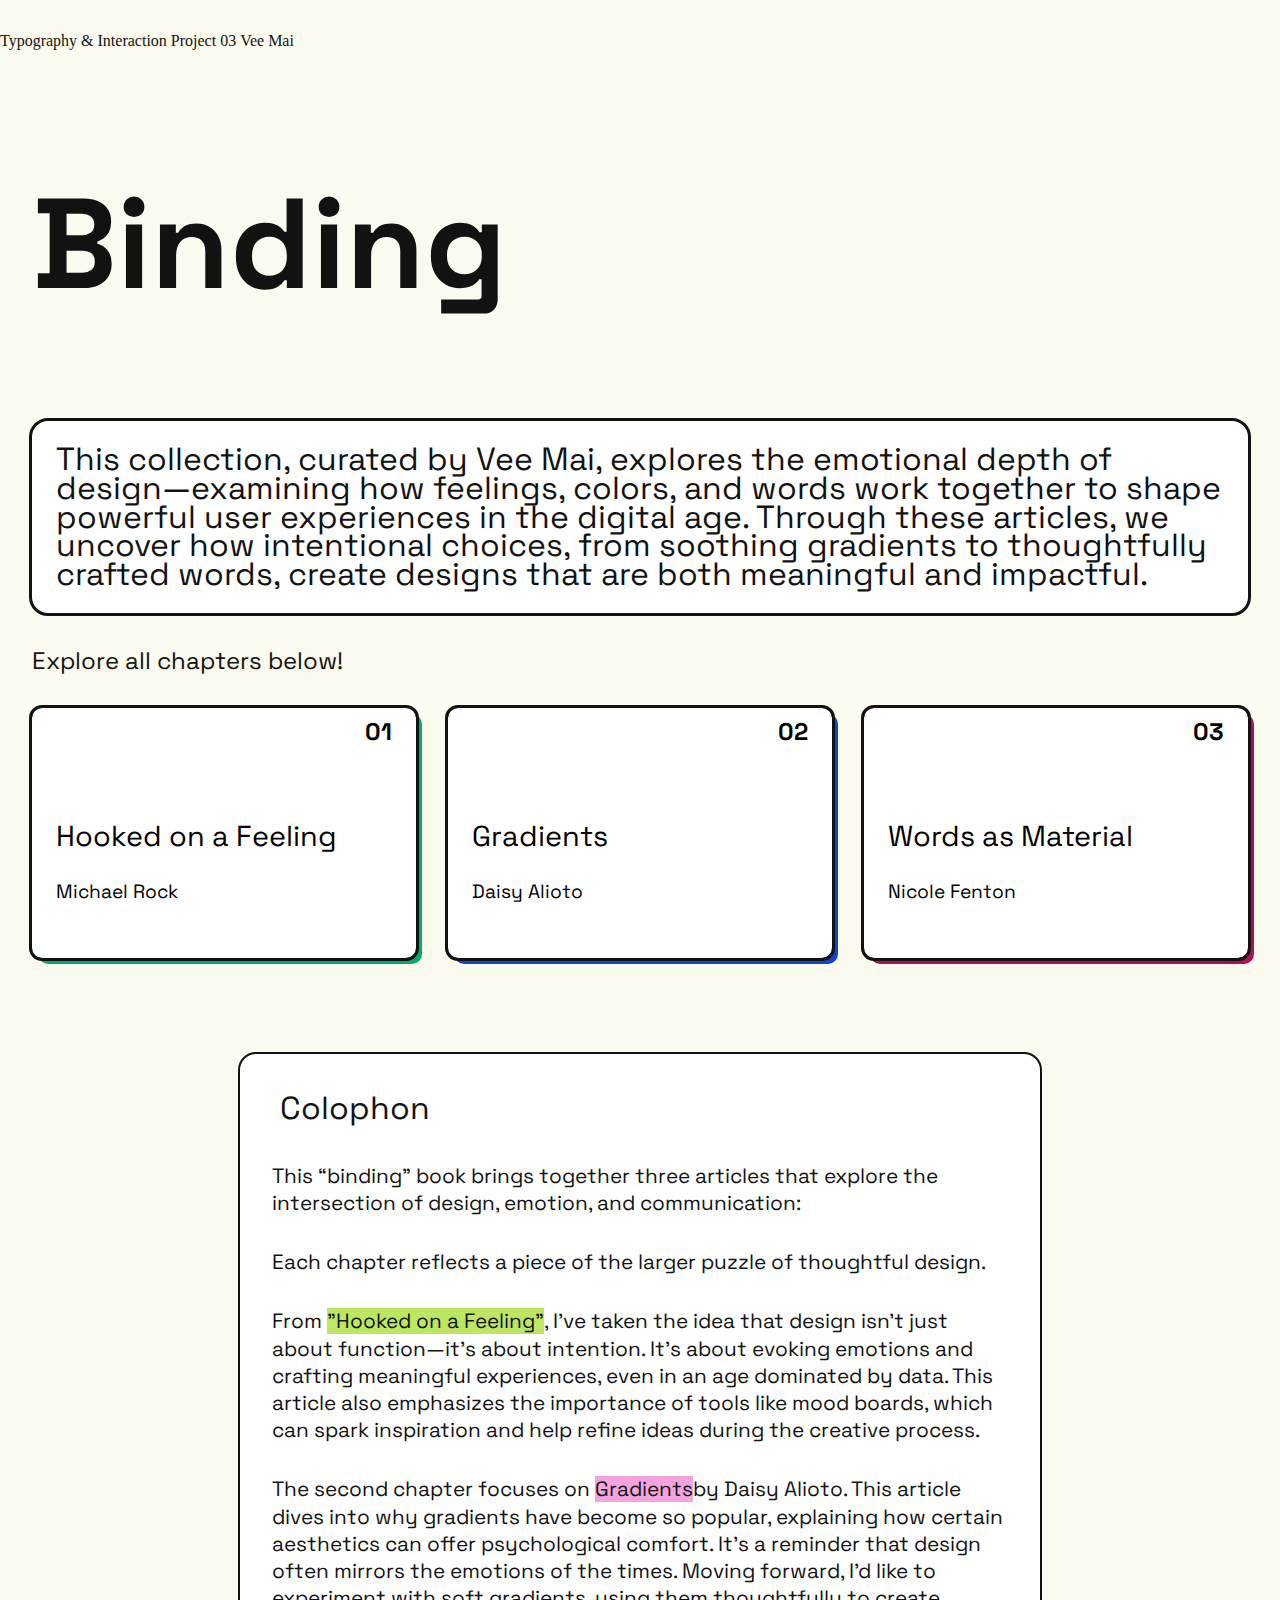
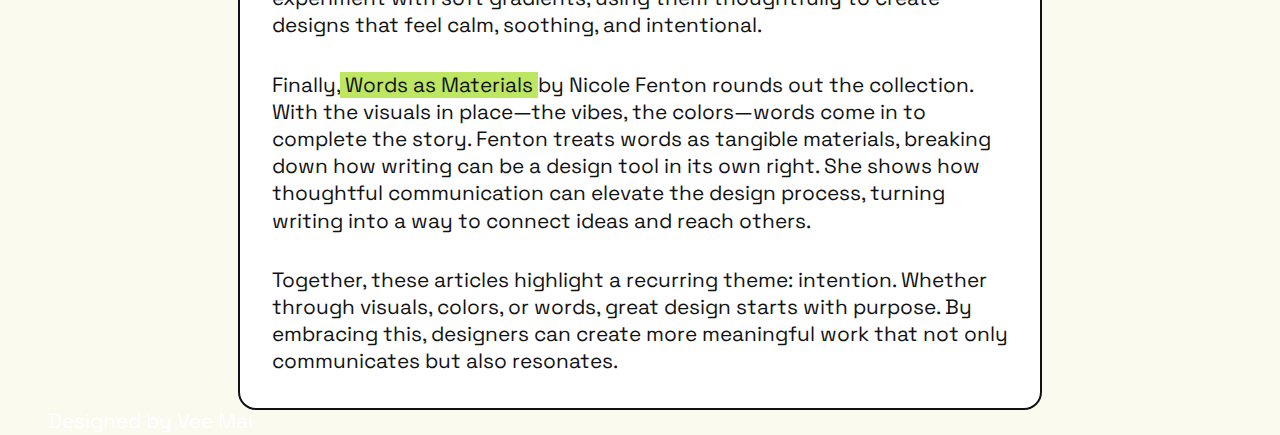
==== index.html @ 0619de16 "added more styling to article 02 body text" ====
<!DOCTYPE html>
<html>
	<head>
		<title>Project 3-Binding</title>
		<meta name="viewport" content="width=device-width, initial-scale=1">
	<!-- stylesheets -->
	<link href="../Stylesheets/reset.css" rel="stylesheet">
	<link rel="stylesheet" href="../Stylesheets/homepage.css">
</head>
	</head>

<!-- [Landing page]  --> 
	<body>
		<header>
			<div class="header"></div>
				<span class="short-text">T&I</span>
				<span class="full-text">Typography & Interaction</span>
				<span class="short-text">03</span>
				<span class="full-text" id="strike">Project 03</span>
				<span class="short-text">VM</span>
				<span class="full-text">Vee Mai</span>
			</div>
	
			<h1>Binding</h1>

			<div id="intro">
				<h3>
					This collection, curated by Vee Mai, explores the emotional depth of design—examining how feelings, colors, and words work together to shape powerful user experiences in the digital age. Through these articles, we uncover how intentional choices, from soothing gradients to thoughtfully crafted words, create designs that are both meaningful and impactful.
				</h3>
			</div>
		</header>
		
		<main>
		<section>
			<div id="sub-title">Explore all chapters below!</div>

			<ol class="cardlink-container">
	
				<a href="Pages/article-1.html">
					<li class="cardlink" id="card1">
						<div class="cardlink-item1">
							<h2>01</h2>
						</div>
						<!-- <div class="cardlink-item2"> -->
							<h4>Hooked on a Feeling</h4>
						</div>
						<div>
							<h4 class="author">Michael Rock
							</h4>
						</div>
					</li>
				</a>
			

				<a href="Pages/article-2.html">
					<li class="cardlink" id="card2">
						<div class="cardlink-item1">
							<h2>02</h2>
						</div>
						<div class="cardlink-item2">
							<h4>Gradients</h4>
						</div>
						<div>
							<h4 class="author"> Daisy Alioto </h4>
						</div>
					</li>
				</a>

				<a href="Pages/article-3.html">
					<li class="cardlink" id="card3">
						<div class="cardlink-item1">
							<h2>03</h2>
						</div>
						<div class="cardlink-item2">
							<h4>Words as Material</h4>
						</div>
						<div>
							<h4 class="author">Nicole Fenton</h4>
						</div>
					</li>
				</a>
			</ol>
		</section> 
		
		<section id="colophon">
			<h3>Colophon</h3>
			<p>
				This “binding” book brings together three articles that explore the intersection of design, emotion, and communication:  
			</p>
			<p>
				Each chapter reflects a piece of the larger puzzle of thoughtful design.  

			</p>
			<p>
				From <span id="article-01"> "Hooked on a Feeling"</span>, I’ve taken the idea that design isn’t just about function—it’s about intention. It’s about evoking emotions and crafting meaningful experiences, even in an age dominated by data. This article also emphasizes the importance of tools like mood boards, which can spark inspiration and help refine ideas during the creative process.  
			</p>
			<p>
				The second chapter focuses on <span id="article-02">Gradients</span>by Daisy Alioto. This article dives into why gradients have become so popular, explaining how certain aesthetics can offer psychological comfort. It’s a reminder that design often mirrors the emotions of the times. Moving forward, I’d like to experiment with soft gradients, using them thoughtfully to create designs that feel calm, soothing, and intentional.  
			</p>
			<p>
				Finally,<span id="article-01"> Words as Materials </span> by Nicole Fenton rounds out the collection. With the visuals in place—the vibes, the colors—words come in to complete the story. Fenton treats words as tangible materials, breaking down how writing can be a design tool in its own right. She shows how thoughtful communication can elevate the design process, turning writing into a way to connect ideas and reach others.  
			</p>

			<p>
			Together, these articles highlight a recurring theme: intention. Whether through visuals, colors, or words, great design starts with purpose. By embracing this, designers can create more meaningful work that not only communicates but also resonates.  
			</p>
		</section>
		
		<footer>
			<p>Designed by Vee Mai</p>
		</footer>
	</body>
</html>
---- Stylesheets/homepage.css ----
@import url('https://fonts.googleapis.com/css2?family=Bricolage+Grotesque:opsz,wght@12..96,200..800&family=Fraunces:ital,opsz,wght@0,9..144,100..900;1,9..144,100..900&family=Nunito:ital,wght@0,200..1000;1,200..1000&family=Poppins:ital,wght@0,100;0,200;0,300;0,400;0,500;0,600;0,700;0,800;0,900;1,100;1,200;1,300;1,400;1,500;1,600;1,700;1,800;1,900&family=Space+Grotesk&display=swap');

@import url('https://fonts.googleapis.com/css2?family=Roboto:ital,wght@0,100;0,300;0,400;0,500;0,700;0,900;1,100;1,300;1,400;1,500;1,700;1,900&display=swap');


:root{
	/* colors */
	--background-color:#fafaee;
	--text-color:#121212;

	/* main typefaces */
	--font-family-homepage:'Space Grotesk', serif;
	--font-paragraph:font-family: "Roboto Mono", monospace;

	/* font sizes */
	--h1:5rem;

	/* colors */
	--background-color:rgb(250, 250, 238);
	--text-color:#121212;
}

/* general styles */

body{
	background-color: var(--background-color);
	color: var(--text-color);
	margin:auto;
}

h1{
	font-family:var(--font-family-homepage);
	font-size:5rem;
	font-weight:bold;
	margin-left:2rem;
	margin-top:5rem;
}

h2{
	font-family:var(--font-family-homepage);
	font-size:4rem;
	margin-right:1rem;
	font-weight:bold;
	/* max-width:35rem; */
}

h3{
	font-size:1rem;
	line-height:1.8rem;
	padding:0.5rem;
}

h4{
	font-family:var(--font-family-homepage);
	font-size:1.8rem;
	margin-left:1rem;
	margin-top:1.5rem;
}


nav{
	position:sticky;
	top:0;
	font-family:'poppins';
	font-weight:500px;
	line-height: 50px;
	background-color: rgb(250, 250, 238);
	color:black;
	margin-left;
	z-index:1; 
	padding-left:1.5rem;
	padding-right:1.5rem;
}

p{
	font-family: var(--font-family-homepage);
	font-size:1.3rem;
	line-height:1.7rem;
}

p:nth-child(even){
	padding-top:2rem;
	padding-bottom:2rem;
}

/* hero section */
.header{
	font-family:var(--font-family-primary);
	font-size:var(--nav-font-size);
	padding-top:2rem;
	margin-left:2rem;
	margin-right:2rem;
	display:flex;
	justify-content:space-between;
	flex-direction:row;
	text-transform: uppercase;
	
}

/* top nav deskptop display */
.short-text { display:none;}
.full-text { display: inline-block;}

#sub-title{
	font-family:var(--font-family-homepage);
	font-size:1.5rem;
	margin-left:2rem;
}
#intro{
	font-family:"Roboto Mono", monospace;
	font-size:1.1rem;
	line-height:2rem;
	background-color:white;
	color:#121212;
	outline-style:solid;
	outline-color:#121212;
	border-radius:1rem;
	padding:1rem;
	margin:2rem;
}

.author{
	font-size:1.2rem;
	margin-top:-2rem;
	margin-bottom:1rem;
}
.left-nav{
	display:inline;
}

.right-nav{
	display:inline;
	float:right;
	background-color:white;
	color:black;
}

.right-nav ul{
	display:none;
}

.right-nav, .right-nav ul{
	list-style-type: style none;
	background-color:white;
	color:black;
}

.right-nav li{
	float: left;
	position: relative;
	width:100%;
}

.right-nav ul{
	position: absolute;
	display:none;
	width:100%;
}

.right-nav ul li{
	float:none;
}

.right-nav a:link, .right-nav a:visited {
	display: block;
	font-family: 'poppins', sans-serif;
	font-size: 0.75em;
	text-align: left;
	text-decoration: none;
	color: #000;
	}

.right-nav li:hover {
	background-color:grey;
	}

.right-nav li:hover ul{
	display: block;
}

/* cardlink */
.cardlink-container{
	display:grid;
	gap:2rem;
	margin:auto;
	padding:2rem;
	background-color: rgb(250, 250, 238);
}

.cardlink{
	outline-style:solid;
	outline-color: #121212;
	border-radius:1rem;
	display:grid;
	grid-template-columns: 1fr;
	grid-template-rows: 2fr 3fr 1fr;
	background-color:white;
	padding:0.5rem;
	height:15rem;
}


.cardlink-item1{
	grid-row:1;
	text-align:right;
}

#article-01{
	background-color:#BDE662;
}

#article-02{
	background-color:#f5a3de;
}

#article-03{
	background-color:#BDE662;
}
]

/* .cardlink-item2{
	grid-row:2;
} */


/* .dropdown-content a{
	display: block;
}

.dropdown{
	position:relative;
	display:inline-block;
}

.dropdown-content a:first-child:hover{
	background-color:greenyellow;
} */

/* cards */
.card-content{
	padding-left:1.5rem;
	padding-right:1.5rem;
	padding-bottom:1.3rem;
	}

footer{
	color:white;
}

#colophon{
	background-color:white;
	outline: solid 2px var(--text-color);
	border-radius:1rem;
	padding:1.3rem;
	margin:2rem;
}

#colophon h3{
	font-family:var(--font-family-homepage);
	font-size:2rem;
}

@media (min-width:950px){

	.cards{
		display:grid;
		grid-template-columns: 1fr 1fr 1fr;
		/* flex-direction:column;	 */
		justify-content: space-between;
	}


@media (min-width:1280px){
	
	body{
		background-color:rgb(250, 250, 238);
	}
	
	h1{
		font-family:"Space Grotesk", serif;
		font-weight:bold;
		font-size:8rem;
		color:#121212;
		padding-top:2rem;
		padding-bottom:4rem;
		margin-left:2rem;
	}

	h2{
		font-family:"Space Grotesk", serif;
		font-size:1.5rem;
		font: weight 800;
		margin-left:2rem;	
	}

	h3{
		font-family:var(--font-family-homepage);
		font-size:2rem;
	}
	footer{
		padding-left:3rem;
	}

	li a {
		padding:0.9rem;
		padding-top:0px;
		padding-bottom:0px;
	}

	.intro{
		font-family:"Roboto Mono", monospace;
		font-size:1.1rem;
		line-height:2rem;
		color:#121212;
		max-width:900px;
		padding-top:2rem;
		padding-bottom:4rem;
	}

	.cards{
		flex-direction:row;
		gap:2rem;
		padding:5vh;
		justify-content:center;
	}
	.dropdown-button:hover{
		cursor: pointer;
		opacity:50%;
	}

	.left-nav{
		display:inline;
		margin-left:1.5rem;
	}
	
	.right-nav, .right-nav ul{
		list-style-type: style none;
		background-color:white;
		color:black;
	}
	
	.right-nav li{
		float: left;
		position: relative;
		width:100%;
	}

	.right-nav ul{
		position: absolute;
		display:none;
		width:100%;
	}

	.right-nav ul li{
		float:none;
	}

	.right-nav a:link, .right-nav a:visited {
		display: block;
		font-family: 'poppins', sans-serif;
		font-size: 0.75em;
		text-align: left;
		text-decoration: none;
		color: #000;
		}

	.right-nav li:hover {
		background-color:grey;
		}

	.right-nav li:hover ul{
		display: block;
	}

	.cardlink-container{
		display:grid;
		grid-template-columns: 1fr 1fr 1fr;
		gap:2rem;
		margin-bottom:4rem;
		padding:2rem;
	}

	.cardlink{
			/* width: 250px; */
			height: 250px;
			color: #121212;
			border-radius:10px;
			/* box-shadow: 0px 0px 0px 2px rgba(218,102,123,1),
		8px 8px 0px 0px rgba(218,102,123,1); */
	}

	#card1{
		background-color: rgba(255, 255, 255, 1);
			color: #000;
		border-radius: 10px;
			box-shadow: 0px 0px 0px 2px #04AA6D,
			6px 6px 0px 0px #04AA6D;
	}

	#card1:hover{
		background-color:#04AA6D;
		color:white;
	}

	#card2{
		background-color: rgba(255, 255, 255, 1);
			color: #000;
		border-radius: 10px;
			box-shadow: 0px 0px 0px 2px #1242d2,
			6px 6px 0px 0px #1242d2;
	}

	#card2:hover{
		background-color:#1242d2;
		color:white;
	}

	#card3{
		background-color: rgba(255, 255, 255, 1);
		color: #000;
		border-radius: 10px;
			box-shadow: 0px 0px 0px 2px #ac0f58,
			6px 6px 0px 0px#ac0f58;
	}

	#card3:hover{
		background-color:#ac0f58;
		color:white;
	}
	
	


	






	#colophon{
		background-color:white;
		outline-style:solid;
		outline-color:#121212;
		border-radius:1rem;
		margin:auto;
		padding:2rem;
		max-width:50rem;
	}
}

	

	/* .dropdown-content a{
		color:black;
		display:block;
	}

	.dropdown-content a:hover {background-color:greenyellow}

	.dropdown:hover .dropdown-content{
		display: block;
	} */
}
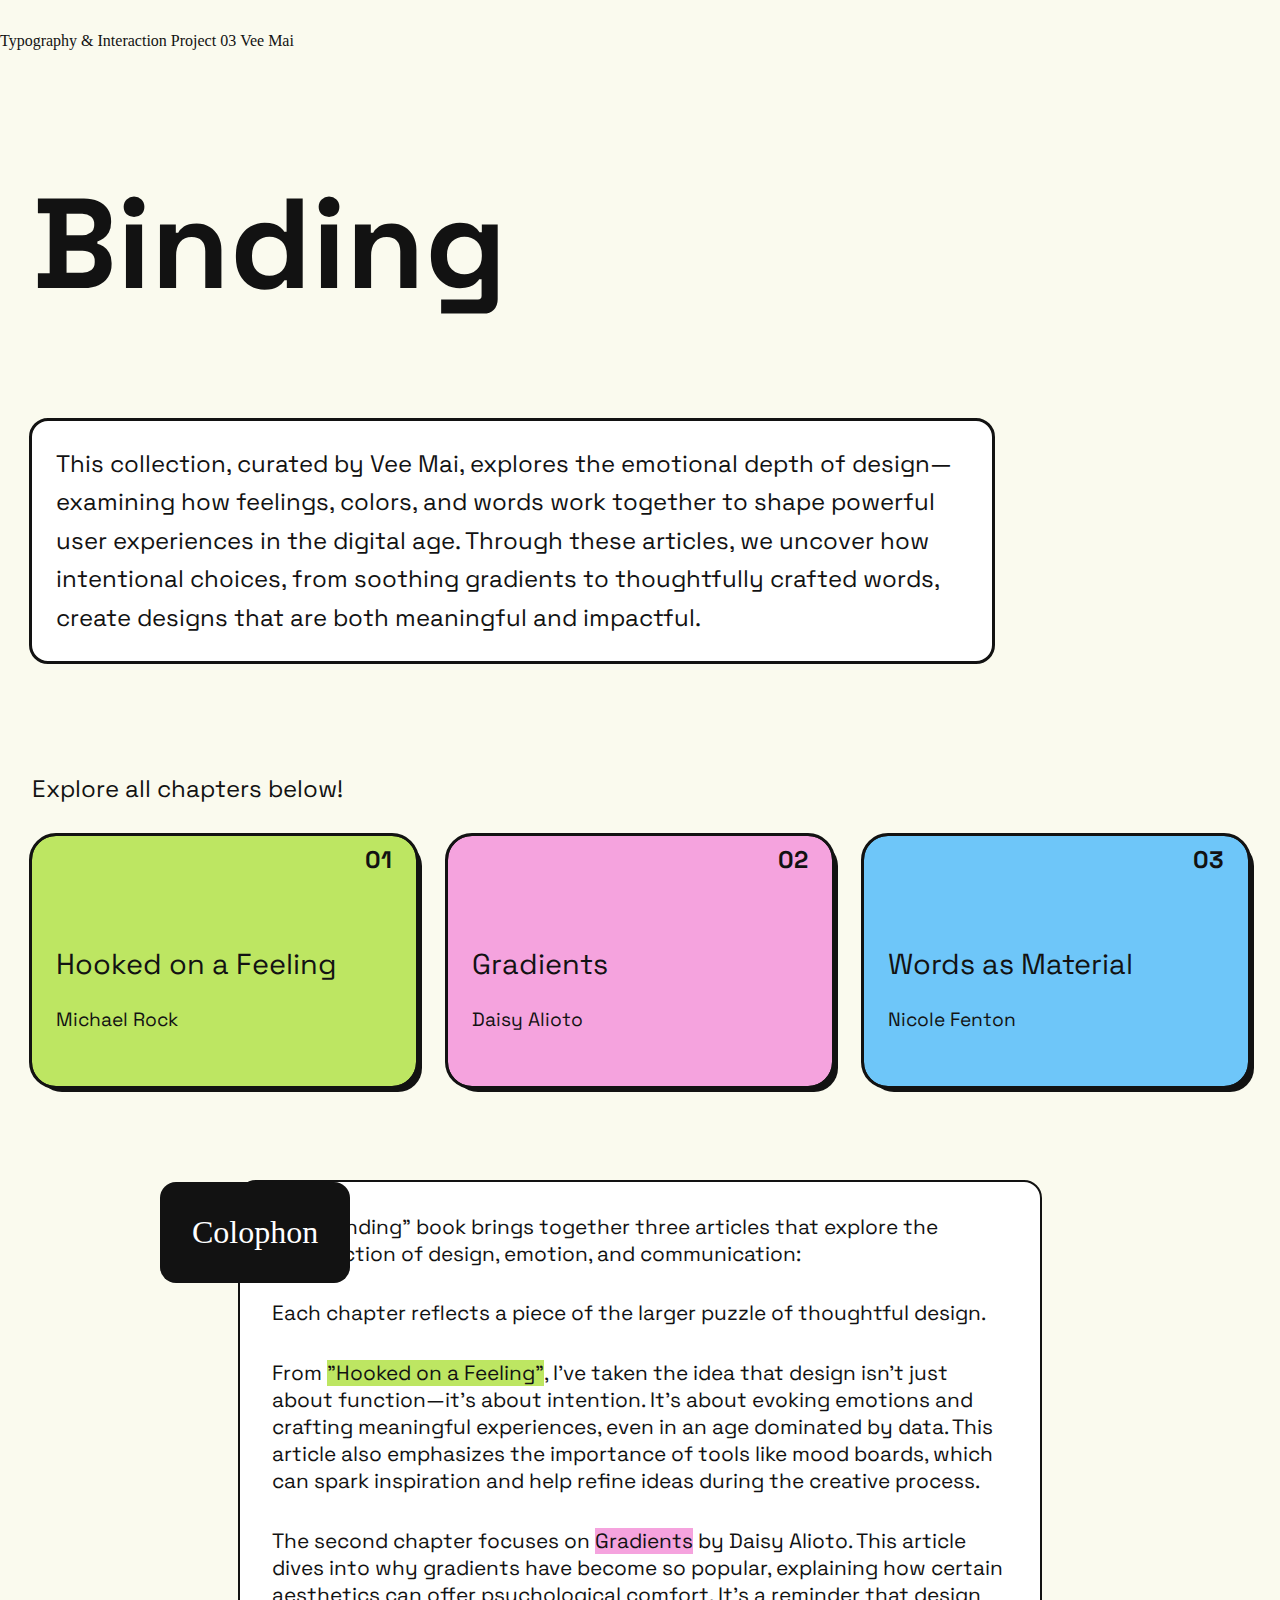
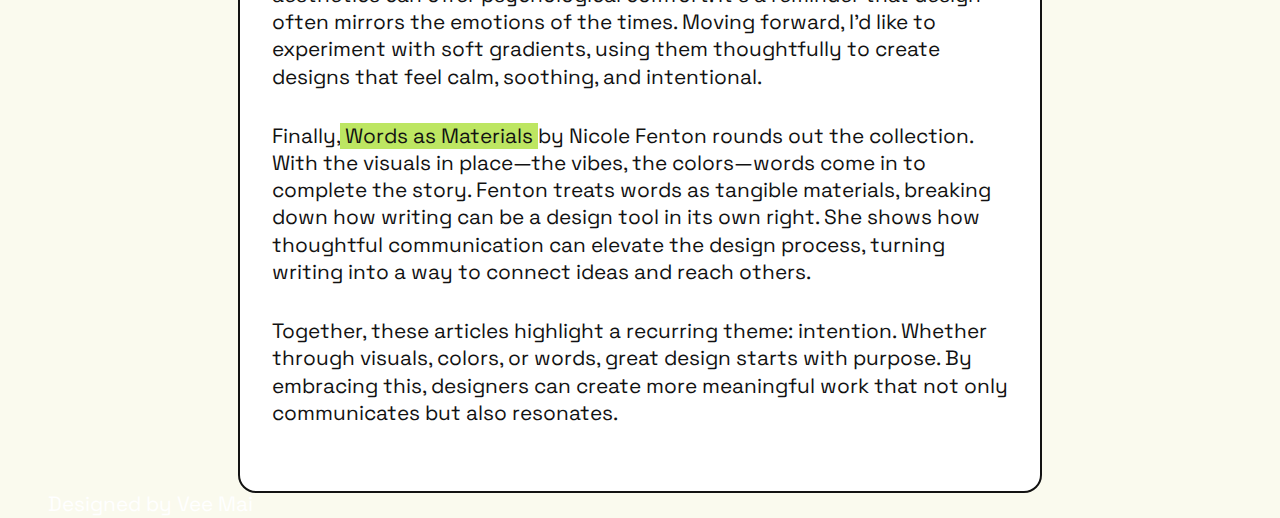
==== commit c14ed1f7: "added new styling to article buttons" ====
--- a/index.html
+++ b/index.html
@@ -6,10 +6,8 @@
 	<!-- stylesheets -->
 	<link href="../Stylesheets/reset.css" rel="stylesheet">
 	<link rel="stylesheet" href="../Stylesheets/homepage.css">
-</head>
 	</head>
 
-<!-- [Landing page]  --> 
 	<body>
 		<header>
 			<div class="header"></div>
@@ -82,8 +80,11 @@
 			</ol>
 		</section> 
 		
+		<div id="bubble-title">
+			Colophon
+		</div>
+
 		<section id="colophon">
-			<h3>Colophon</h3>
 			<p>
 				This “binding” book brings together three articles that explore the intersection of design, emotion, and communication:  
 			</p>
@@ -95,7 +96,7 @@
 				From <span id="article-01"> "Hooked on a Feeling"</span>, I’ve taken the idea that design isn’t just about function—it’s about intention. It’s about evoking emotions and crafting meaningful experiences, even in an age dominated by data. This article also emphasizes the importance of tools like mood boards, which can spark inspiration and help refine ideas during the creative process.  
 			</p>
 			<p>
-				The second chapter focuses on <span id="article-02">Gradients</span>by Daisy Alioto. This article dives into why gradients have become so popular, explaining how certain aesthetics can offer psychological comfort. It’s a reminder that design often mirrors the emotions of the times. Moving forward, I’d like to experiment with soft gradients, using them thoughtfully to create designs that feel calm, soothing, and intentional.  
+				The second chapter focuses on <span id="article-02">Gradients</span> by Daisy Alioto. This article dives into why gradients have become so popular, explaining how certain aesthetics can offer psychological comfort. It’s a reminder that design often mirrors the emotions of the times. Moving forward, I’d like to experiment with soft gradients, using them thoughtfully to create designs that feel calm, soothing, and intentional.  
 			</p>
 			<p>
 				Finally,<span id="article-01"> Words as Materials </span> by Nicole Fenton rounds out the collection. With the visuals in place—the vibes, the colors—words come in to complete the story. Fenton treats words as tangible materials, breaking down how writing can be a design tool in its own right. She shows how thoughtful communication can elevate the design process, turning writing into a way to connect ideas and reach others.  
--- a/Stylesheets/homepage.css
+++ b/Stylesheets/homepage.css
@@ -295,7 +295,8 @@
 
 	h3{
 		font-family:var(--font-family-homepage);
-		font-size:2rem;
+		font-size:1.5rem;
+		line-height:2.4rem;
 	}
 	footer{
 		padding-left:3rem;
@@ -307,6 +308,10 @@
 		padding-bottom:0px;
 	}
 
+	#sub-title{
+		margin-top:7rem;
+
+	}
 	.intro{
 		font-family:"Roboto Mono", monospace;
 		font-size:1.1rem;
@@ -390,54 +395,53 @@
 	}
 
 	#card1{
-		background-color: rgba(255, 255, 255, 1);
-			color: #000;
-		border-radius: 10px;
-			box-shadow: 0px 0px 0px 2px #04AA6D,
-			6px 6px 0px 0px #04AA6D;
+		background-color:#BDE662;
+		border-radius:1.5rem;
+			box-shadow: 0px 0px 0px 2px #121212,
+			6px 6px 0px 0px #121212;
 	}
 
 	#card1:hover{
-		background-color:#04AA6D;
+		background-color:#121212;
+		color:#BDE662;
+	}
+
+	#card2{
+		background-color:#F5A3DE;
+		border-radius:1.5rem;
+		box-shadow: 0px 0px 0px 2px #121212,
+		6px 6px 0px 0px #121212;
+	}
+
+	#card2:hover{
+		background-color:#121212;
+		color:#F5A3DE;
+	}
+
+	#card3{
+		background-color: #6ec6f9;
+		color: #121212;
+		border-radius:1.5rem;
+		box-shadow: 0px 0px 0px 2px #121212,
+		6px 6px 0px 0px #121212;
+	}
+
+	#card3:hover{
+		background-color:#121212;
+		color:#6ec6f9;
+	}
+	
+	#bubble-title{
+		background-color:#121212;
 		color:white;
-	}
-
-	#card2{
-		background-color: rgba(255, 255, 255, 1);
-			color: #000;
-		border-radius: 10px;
-			box-shadow: 0px 0px 0px 2px #1242d2,
-			6px 6px 0px 0px #1242d2;
-	}
-
-	#card2:hover{
-		background-color:#1242d2;
-		color:white;
-	}
-
-	#card3{
-		background-color: rgba(255, 255, 255, 1);
-		color: #000;
-		border-radius: 10px;
-			box-shadow: 0px 0px 0px 2px #ac0f58,
-			6px 6px 0px 0px#ac0f58;
-	}
-
-	#card3:hover{
-		background-color:#ac0f58;
-		color:white;
-	}
-	
-	
-
-
-	
-
-
-
-
-
-
+		border-radius:1rem;
+		font-family:var(--font-family-primary);
+		font-size:2rem;
+		padding:2rem;
+		position:absolute;
+		margin-left:10rem;
+	}
+	
 	#colophon{
 		background-color:white;
 		outline-style:solid;
@@ -447,6 +451,10 @@
 		padding:2rem;
 		max-width:50rem;
 	}
+
+	#intro{
+		max-width:60rem;
+	}
 }
 
 	
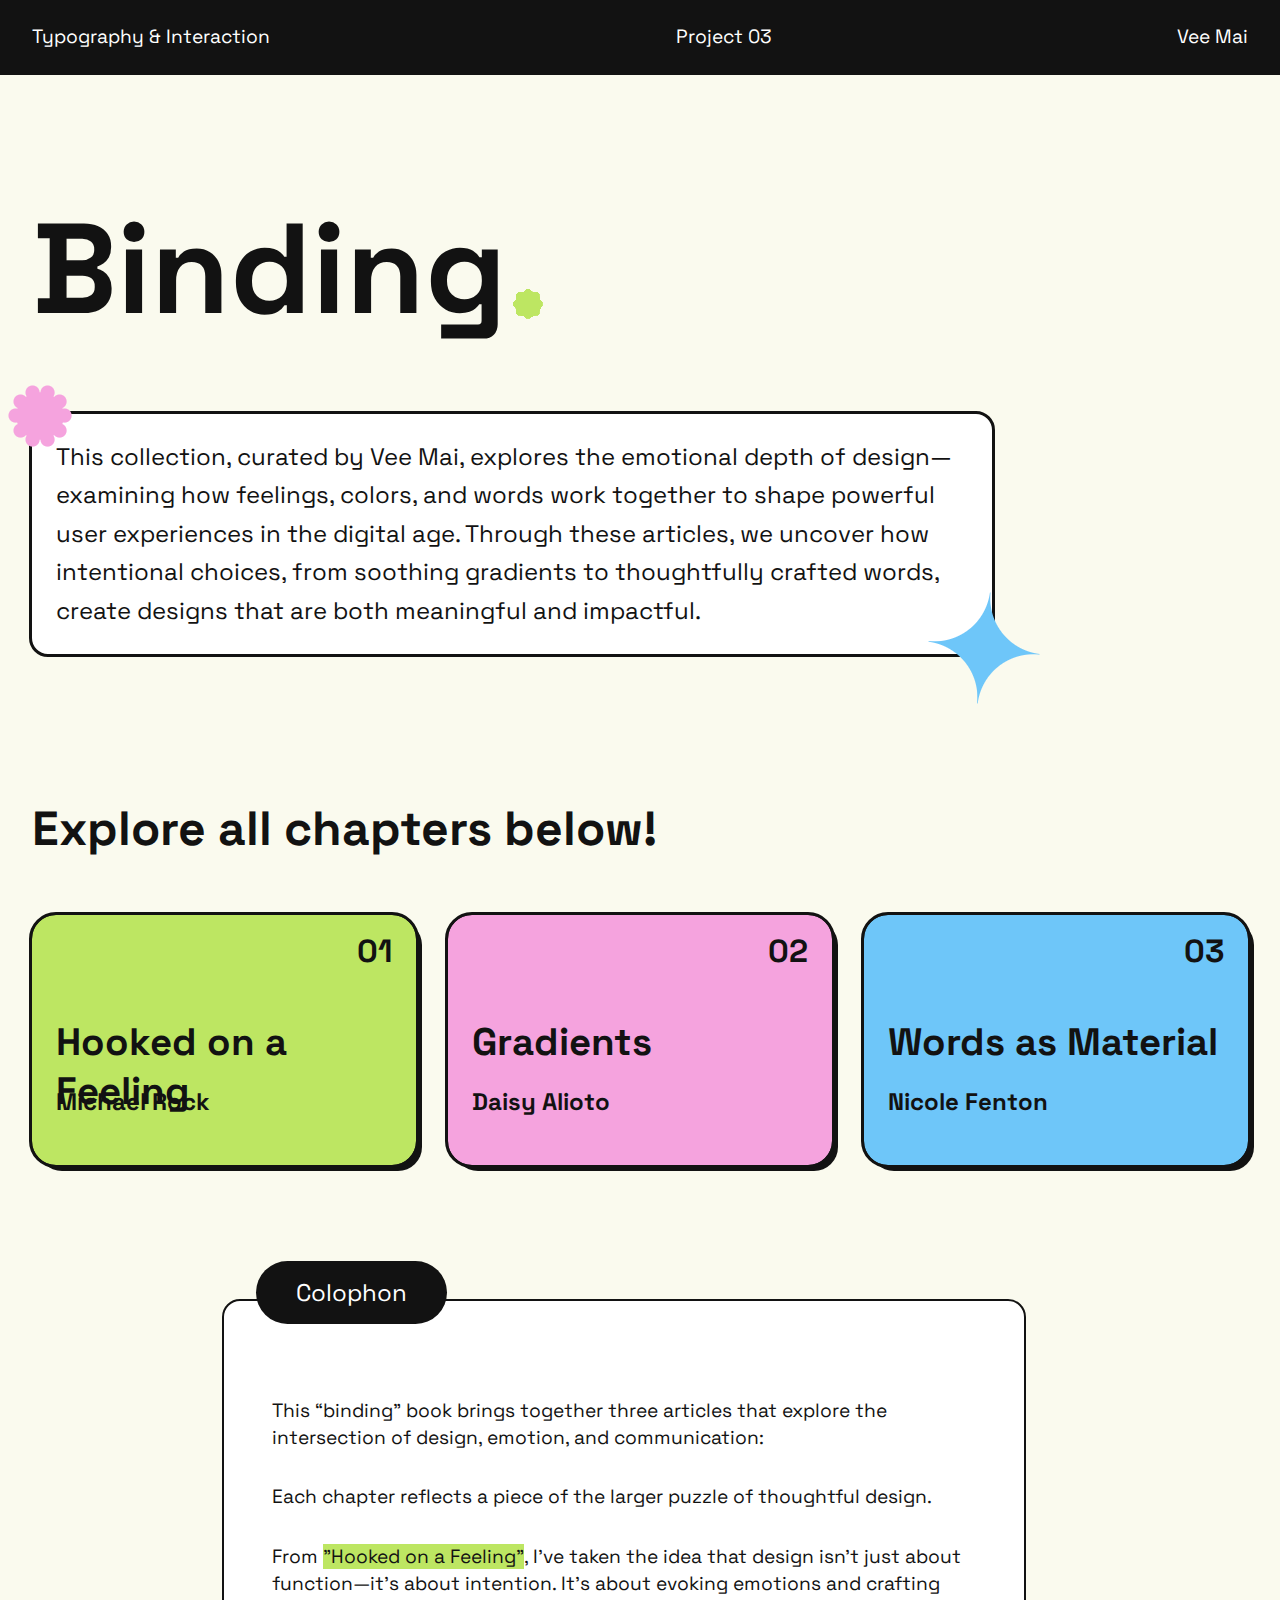
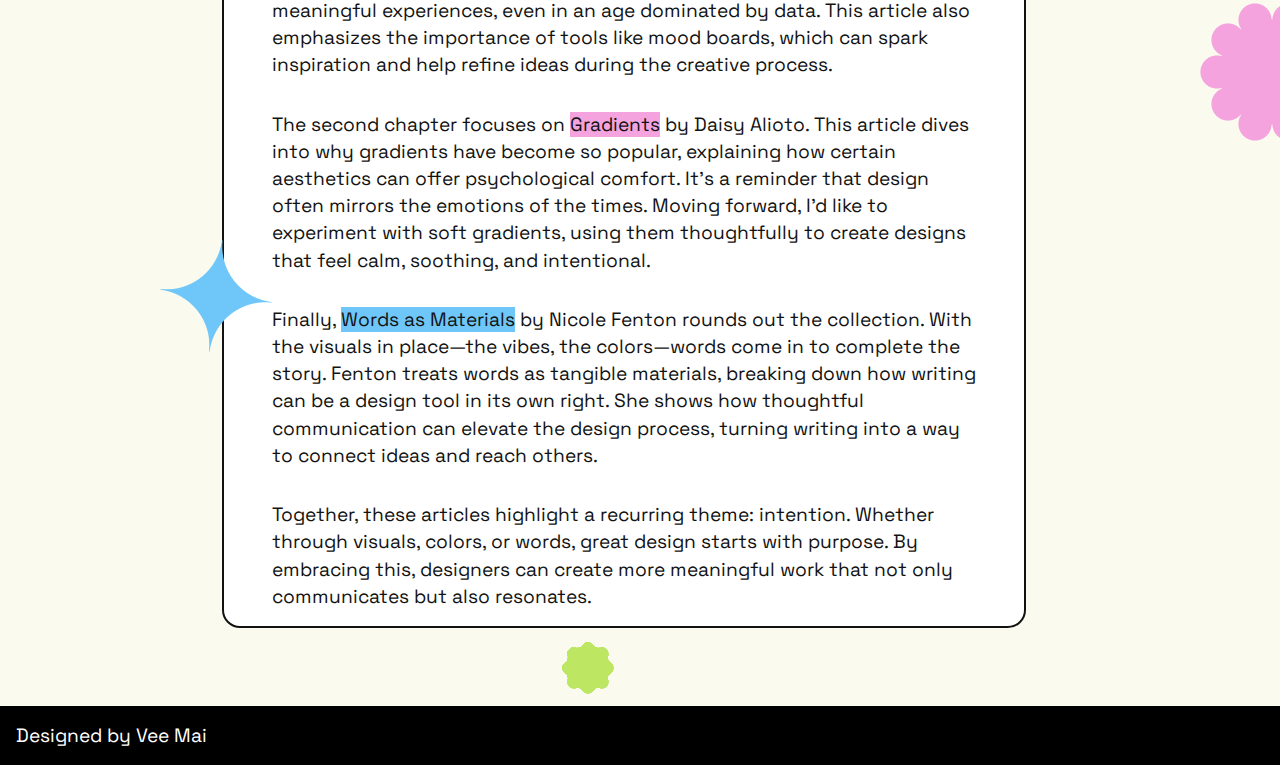
==== commit 02eabbf3: "adding shapes to homepage" ====
--- a/index.html
+++ b/index.html
@@ -2,7 +2,9 @@
 <html>
 	<head>
 		<title>Project 3-Binding</title>
+		<meta charset="utf-8">
 		<meta name="viewport" content="width=device-width, initial-scale=1">
+		
 	<!-- stylesheets -->
 	<link href="../Stylesheets/reset.css" rel="stylesheet">
 	<link rel="stylesheet" href="../Stylesheets/homepage.css">
@@ -10,16 +12,22 @@
 
 	<body>
 		<header>
-			<div class="header"></div>
+			<div class="header">
 				<span class="short-text">T&I</span>
 				<span class="full-text">Typography & Interaction</span>
 				<span class="short-text">03</span>
-				<span class="full-text" id="strike">Project 03</span>
+				<span class="full-text">Project 03</span>
 				<span class="short-text">VM</span>
 				<span class="full-text">Vee Mai</span>
 			</div>
 	
 			<h1>Binding</h1>
+
+			<div class="decorative-01"></div>
+
+			<div class="decorative-02"></div>
+
+			<div class="decorative-03"></div>
 
 			<div id="intro">
 				<h3>
@@ -33,7 +41,6 @@
 			<div id="sub-title">Explore all chapters below!</div>
 
 			<ol class="cardlink-container">
-	
 				<a href="Pages/article-1.html">
 					<li class="cardlink" id="card1">
 						<div class="cardlink-item1">
@@ -85,6 +92,9 @@
 		</div>
 
 		<section id="colophon">
+			<div class="decorative-04"></div>
+			<div class="decorative-05"></div>
+			<div class="decorative-06"></div>
 			<p>
 				This “binding” book brings together three articles that explore the intersection of design, emotion, and communication:  
 			</p>
@@ -99,9 +109,9 @@
 				The second chapter focuses on <span id="article-02">Gradients</span> by Daisy Alioto. This article dives into why gradients have become so popular, explaining how certain aesthetics can offer psychological comfort. It’s a reminder that design often mirrors the emotions of the times. Moving forward, I’d like to experiment with soft gradients, using them thoughtfully to create designs that feel calm, soothing, and intentional.  
 			</p>
 			<p>
-				Finally,<span id="article-01"> Words as Materials </span> by Nicole Fenton rounds out the collection. With the visuals in place—the vibes, the colors—words come in to complete the story. Fenton treats words as tangible materials, breaking down how writing can be a design tool in its own right. She shows how thoughtful communication can elevate the design process, turning writing into a way to connect ideas and reach others.  
+				Finally, <span id="article-03">Words as Materials</span> by Nicole Fenton rounds out the collection. With the visuals in place—the vibes, the colors—words come in to complete the story. Fenton treats words as tangible materials, breaking down how writing can be a design tool in its own right. She shows how thoughtful communication can elevate the design process, turning writing into a way to connect ideas and reach others.  
 			</p>
-
+			
 			<p>
 			Together, these articles highlight a recurring theme: intention. Whether through visuals, colors, or words, great design starts with purpose. By embracing this, designers can create more meaningful work that not only communicates but also resonates.  
 			</p>
--- a/Stylesheets/homepage.css
+++ b/Stylesheets/homepage.css
@@ -31,31 +31,27 @@
 h1{
 	font-family:var(--font-family-homepage);
 	font-size:5rem;
-	font-weight:bold;
+	font-weight:700;
 	margin-left:2rem;
 	margin-top:5rem;
 }
 
 h2{
 	font-family:var(--font-family-homepage);
-	font-size:4rem;
+	font-size:2rem;
 	margin-right:1rem;
+	margin-top:0.5rem;
 	font-weight:bold;
 	/* max-width:35rem; */
 }
 
 h3{
 	font-size:1rem;
-	line-height:1.8rem;
+	line-height:2.2rem;
 	padding:0.5rem;
 }
 
-h4{
-	font-family:var(--font-family-homepage);
-	font-size:1.8rem;
-	margin-left:1rem;
-	margin-top:1.5rem;
-}
+
 
 
 nav{
@@ -74,7 +70,7 @@
 
 p{
 	font-family: var(--font-family-homepage);
-	font-size:1.3rem;
+	font-size:1.2rem;
 	line-height:1.7rem;
 }
 
@@ -83,18 +79,31 @@
 	padding-bottom:2rem;
 }
 
+#bubble-title{
+	background-color:#121212;
+	color:white;
+	border-radius:1rem;
+	font-family:var(--font-family-primary);
+	font-size:1.5rem;
+	padding:1rem;
+	position:absolute;
+	left:3rem;
+}
+
 /* hero section */
 .header{
-	font-family:var(--font-family-primary);
-	font-size:var(--nav-font-size);
-	padding-top:2rem;
-	margin-left:2rem;
-	margin-right:2rem;
+	font-family:var(--font-family-homepage);
+	font-size:1.2rem;
+	padding-top:1.5rem;
+	padding-left:2rem;
+	padding-right:2rem;
+	padding-bottom:1.5rem;
 	display:flex;
 	justify-content:space-between;
 	flex-direction:row;
-	text-transform: uppercase;
-	
+	background-color:#121212;
+	color:white;
+	border-bottom:2px solid #121212;
 }
 
 /* top nav deskptop display */
@@ -103,8 +112,10 @@
 
 #sub-title{
 	font-family:var(--font-family-homepage);
-	font-size:1.5rem;
+	font-size:3rem;
+	font-weight:800;
 	margin-left:2rem;
+	margin-bottom:1.5rem;
 }
 #intro{
 	font-family:"Roboto Mono", monospace;
@@ -112,15 +123,14 @@
 	line-height:2rem;
 	background-color:white;
 	color:#121212;
-	outline-style:solid;
-	outline-color:#121212;
+	outline: 0.2rem solid #121212;
 	border-radius:1rem;
 	padding:1rem;
 	margin:2rem;
 }
 
 .author{
-	font-size:1.2rem;
+	font-size:1.5em;
 	margin-top:-2rem;
 	margin-bottom:1rem;
 }
@@ -177,6 +187,16 @@
 .right-nav li:hover ul{
 	display: block;
 }
+#article-01{
+	background-color:#BDE662;
+}
+#article-02{
+	background-color:#F5A3DE;
+}
+#article-03{
+	background-color:#6ec6f9;
+}
+
 
 /* cardlink */
 .cardlink-container{
@@ -205,18 +225,27 @@
 	text-align:right;
 }
 
-#article-01{
+#card1{
 	background-color:#BDE662;
-}
-
-#article-02{
-	background-color:#f5a3de;
-}
-
-#article-03{
-	background-color:#BDE662;
-}
-]
+	border-radius:1.5rem;
+		box-shadow: 0px 0px 0px 2px #121212,
+		6px 6px 0px 0px #121212;
+}
+
+#card2{
+	background-color:#F5A3DE;
+	border-radius:1.5rem;
+	box-shadow: 0px 0px 0px 2px #121212,
+	6px 6px 0px 0px #121212;
+}
+
+#card3{
+	background-color: #6ec6f9;
+	color: #121212;
+	border-radius:1.5rem;
+	box-shadow: 0px 0px 0px 2px #121212,
+	6px 6px 0px 0px #121212;
+}
 
 /* .cardlink-item2{
 	grid-row:2;
@@ -252,13 +281,17 @@
 	outline: solid 2px var(--text-color);
 	border-radius:1rem;
 	padding:1.3rem;
-	margin:2rem;
+	/* margin:2rem; */
+	margin-top:8rem;
 }
 
 #colophon h3{
 	font-family:var(--font-family-homepage);
 	font-size:2rem;
 }
+
+.short-text{display:inline-block;}
+.full-text { display:none;} 
 
 @media (min-width:950px){
 
@@ -282,13 +315,13 @@
 		font-size:8rem;
 		color:#121212;
 		padding-top:2rem;
-		padding-bottom:4rem;
+		padding-bottom:2rem;
 		margin-left:2rem;
 	}
 
 	h2{
 		font-family:"Space Grotesk", serif;
-		font-size:1.5rem;
+		font-size:2rem;
 		font: weight 800;
 		margin-left:2rem;	
 	}
@@ -298,8 +331,20 @@
 		font-size:1.5rem;
 		line-height:2.4rem;
 	}
+
+	h4{
+		font-family:var(--font-family-homepage);
+		font-size:2.4rem;
+		font-weight:800;
+		margin-left:1rem;
+		margin-top:1rem;
+
+	}
+
 	footer{
-		padding-left:3rem;
+		padding:1rem;
+		background-color:black;
+		color:white;
 	}
 
 	li a {
@@ -401,6 +446,8 @@
 			6px 6px 0px 0px #121212;
 	}
 
+	
+
 	#card1:hover{
 		background-color:#121212;
 		color:#BDE662;
@@ -432,14 +479,14 @@
 	}
 	
 	#bubble-title{
+		font-family:var(--font-family-homepage);
 		background-color:#121212;
 		color:white;
-		border-radius:1rem;
-		font-family:var(--font-family-primary);
-		font-size:2rem;
-		padding:2rem;
-		position:absolute;
-		margin-left:10rem;
+		border-radius:3rem;
+		font-size:1.5rem;
+		padding:1rem 2.5rem 1rem 2.5rem;
+		position:absolute;
+		left:16rem;
 	}
 	
 	#colophon{
@@ -447,26 +494,90 @@
 		outline-style:solid;
 		outline-color:#121212;
 		border-radius:1rem;
-		margin:auto;
-		padding:2rem;
+		margin-top:6.5rem;
+		margin-left:14rem;
+		margin-bottom:5rem;
+		padding: 4rem 3rem 1rem 3rem;
 		max-width:50rem;
 	}
 
 	#intro{
 		max-width:60rem;
-	}
-}
-
-	
-
-	/* .dropdown-content a{
-		color:black;
-		display:block;
-	}
-
-	.dropdown-content a:hover {background-color:greenyellow}
-
-	.dropdown:hover .dropdown-content{
-		display: block;
-	} */
+		margin-bottom:9rem;
+	}
+
+	.decorative-01 {
+		width: 17rem; /* adjust to control the size */
+		aspect-ratio: 1;
+		--g:/41.422% 41.422% radial-gradient(#000 calc(71% - 1px),#0000 71%) no-repeat;
+		mask: radial-gradient(100% 100%,#000 calc(20.711% - 1px),#0000 20.711%) subtract,81.262% 89.022% var(--g),10.978% 81.262% var(--g),18.738% 10.978% var(--g),89.022% 18.738% var(--g);
+		background-color:#6ec6f9;
+		position:absolute;
+		left:53rem;
+		top:32rem;
+	}
+	
+
+	.decorative-02{
+		width:4rem; /* adjust to control the size */
+		aspect-ratio: 1;
+		--g:/23.606% 23.606% radial-gradient(#000 calc(71% - 1px),#0000 71%) no-repeat;
+		mask: 100% 50% var(--g),90.451% 79.389% var(--g),65.451% 97.553% var(--g),34.549% 97.553% var(--g),9.549% 79.389% var(--g),0% 50% var(--g),9.549% 20.611% var(--g),34.549% 2.447% var(--g),65.451% 2.447% var(--g),90.451% 20.611% var(--g),radial-gradient(100% 100%,#000 36.327%,#0000 calc(36.327% + 1px));
+		background-color:#F5A3DE;
+		position:absolute;
+		top:24rem;
+		left:0.5rem;
+	}
+
+	.decorative-03{
+		--s:2rem; /* adjust to control the size */
+		width:2rem; 
+		aspect-ratio: 1;
+		--g:/calc(var(--s)*0.247) calc(var(--s)*0.247) radial-gradient(50% 50%,#000 99%,#0000 101%) no-repeat;
+		mask: calc(50% + var(--s)*0.346) calc(50% + var(--s)*0) var(--g),calc(50% + var(--s)*0.245) calc(50% + var(--s)*0.245) var(--g),calc(50% + var(--s)*0) calc(50% + var(--s)*0.346) var(--g),calc(50% + var(--s)*-0.245) calc(50% + var(--s)*0.245) var(--g),calc(50% + var(--s)*-0.346) calc(50% + var(--s)*0) var(--g),calc(50% + var(--s)*-0.245) calc(50% + var(--s)*-0.245) var(--g),calc(50% + var(--s)*0) calc(50% + var(--s)*-0.346) var(--g),calc(50% + var(--s)*0.245) calc(50% + var(--s)*-0.245) var(--g),radial-gradient(calc(var(--s)*0.429),#000 99%,#0000 101%) subtract,calc(50% + var(--s)*0.488) calc(50% + var(--s)*0.202) var(--g),calc(50% + var(--s)*0.202) calc(50% + var(--s)*0.488) var(--g),calc(50% + var(--s)*-0.202) calc(50% + var(--s)*0.488) var(--g),calc(50% + var(--s)*-0.488) calc(50% + var(--s)*0.202) var(--g),calc(50% + var(--s)*-0.488) calc(50% + var(--s)*-0.202) var(--g),calc(50% + var(--s)*-0.202) calc(50% + var(--s)*-0.488) var(--g),calc(50% + var(--s)*0.202) calc(50% + var(--s)*-0.488) var(--g),calc(50% + var(--s)*0.488) calc(50% + var(--s)*-0.202) var(--g);
+		background-color:#BDE662;
+		position:absolute;
+		left:32rem;
+		top:18rem;
+	  }
+
+	  .decorative-04{
+		width:9rem; /* adjust to control the size */
+		aspect-ratio: 1;
+		--g:/23.606% 23.606% radial-gradient(#000 calc(71% - 1px),#0000 71%) no-repeat;
+		mask: 100% 50% var(--g),90.451% 79.389% var(--g),65.451% 97.553% var(--g),34.549% 97.553% var(--g),9.549% 79.389% var(--g),0% 50% var(--g),9.549% 20.611% var(--g),34.549% 2.447% var(--g),65.451% 2.447% var(--g),90.451% 20.611% var(--g),radial-gradient(100% 100%,#000 36.327%,#0000 calc(36.327% + 1px));
+		background-color:#F5A3DE;
+		position:absolute;
+		top:100rem;
+		left:75rem;
+	}
+
+	.decorative-05 {
+		width: 17rem; /* adjust to control the size */
+		aspect-ratio: 1;
+		--g:/41.422% 41.422% radial-gradient(#000 calc(71% - 1px),#0000 71%) no-repeat;
+		mask: radial-gradient(100% 100%,#000 calc(20.711% - 1px),#0000 20.711%) subtract,81.262% 89.022% var(--g),10.978% 81.262% var(--g),18.738% 10.978% var(--g),89.022% 18.738% var(--g);
+		background-color:#6ec6f9;
+		position:absolute;
+		top:110rem;
+		left:5rem;
+	}
+
+	.decorative-06{
+		--s:3.5rem; /* adjust to control the size */
+		width:3.5rem; 
+		aspect-ratio: 1;
+		--g:/calc(var(--s)*0.247) calc(var(--s)*0.247) radial-gradient(50% 50%,#000 99%,#0000 101%) no-repeat;
+		mask: calc(50% + var(--s)*0.346) calc(50% + var(--s)*0) var(--g),calc(50% + var(--s)*0.245) calc(50% + var(--s)*0.245) var(--g),calc(50% + var(--s)*0) calc(50% + var(--s)*0.346) var(--g),calc(50% + var(--s)*-0.245) calc(50% + var(--s)*0.245) var(--g),calc(50% + var(--s)*-0.346) calc(50% + var(--s)*0) var(--g),calc(50% + var(--s)*-0.245) calc(50% + var(--s)*-0.245) var(--g),calc(50% + var(--s)*0) calc(50% + var(--s)*-0.346) var(--g),calc(50% + var(--s)*0.245) calc(50% + var(--s)*-0.245) var(--g),radial-gradient(calc(var(--s)*0.429),#000 99%,#0000 101%) subtract,calc(50% + var(--s)*0.488) calc(50% + var(--s)*0.202) var(--g),calc(50% + var(--s)*0.202) calc(50% + var(--s)*0.488) var(--g),calc(50% + var(--s)*-0.202) calc(50% + var(--s)*0.488) var(--g),calc(50% + var(--s)*-0.488) calc(50% + var(--s)*0.202) var(--g),calc(50% + var(--s)*-0.488) calc(50% + var(--s)*-0.202) var(--g),calc(50% + var(--s)*-0.202) calc(50% + var(--s)*-0.488) var(--g),calc(50% + var(--s)*0.202) calc(50% + var(--s)*-0.488) var(--g),calc(50% + var(--s)*0.488) calc(50% + var(--s)*-0.202) var(--g);
+		background-color:#BDE662;
+		position:absolute;
+		left:35rem;
+		top:140rem;
+	  }
+
+
+.short-text { display:none;}
+.full-text { display: inline-block;}
+
+}
 }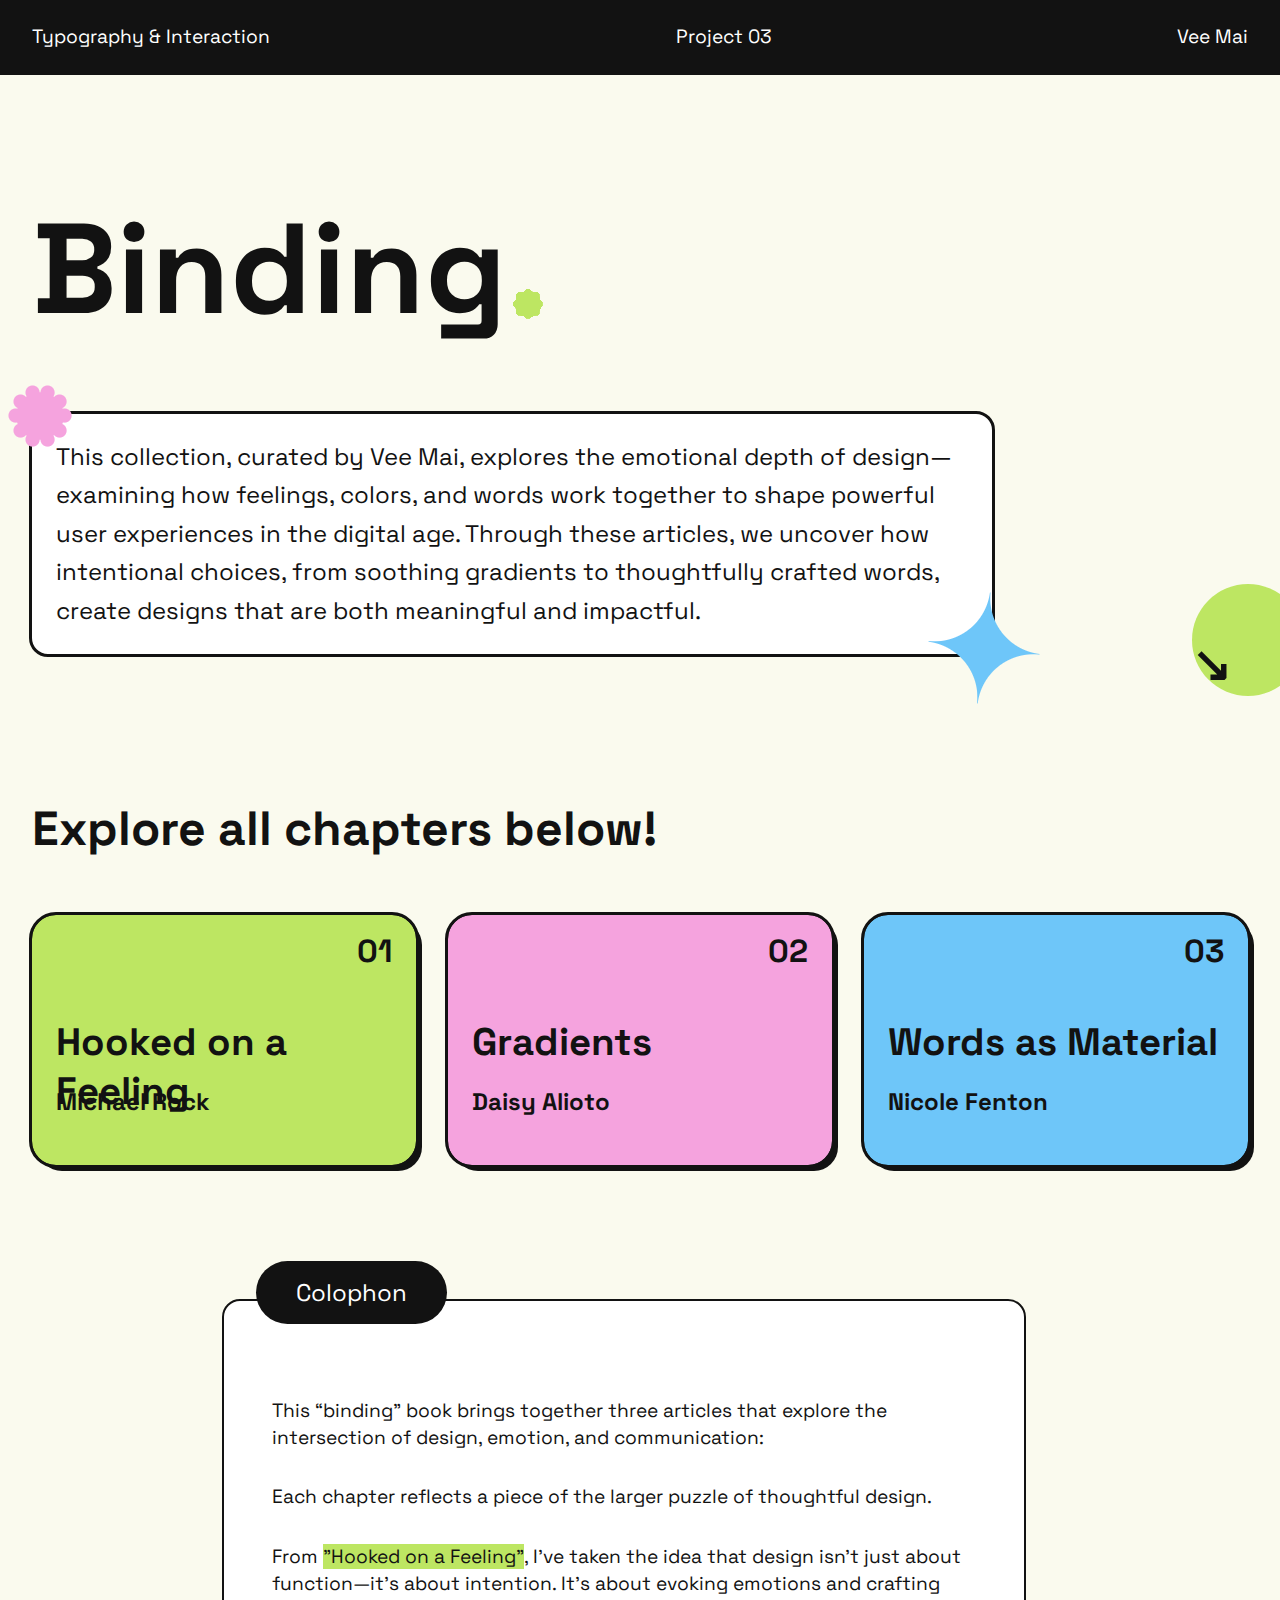
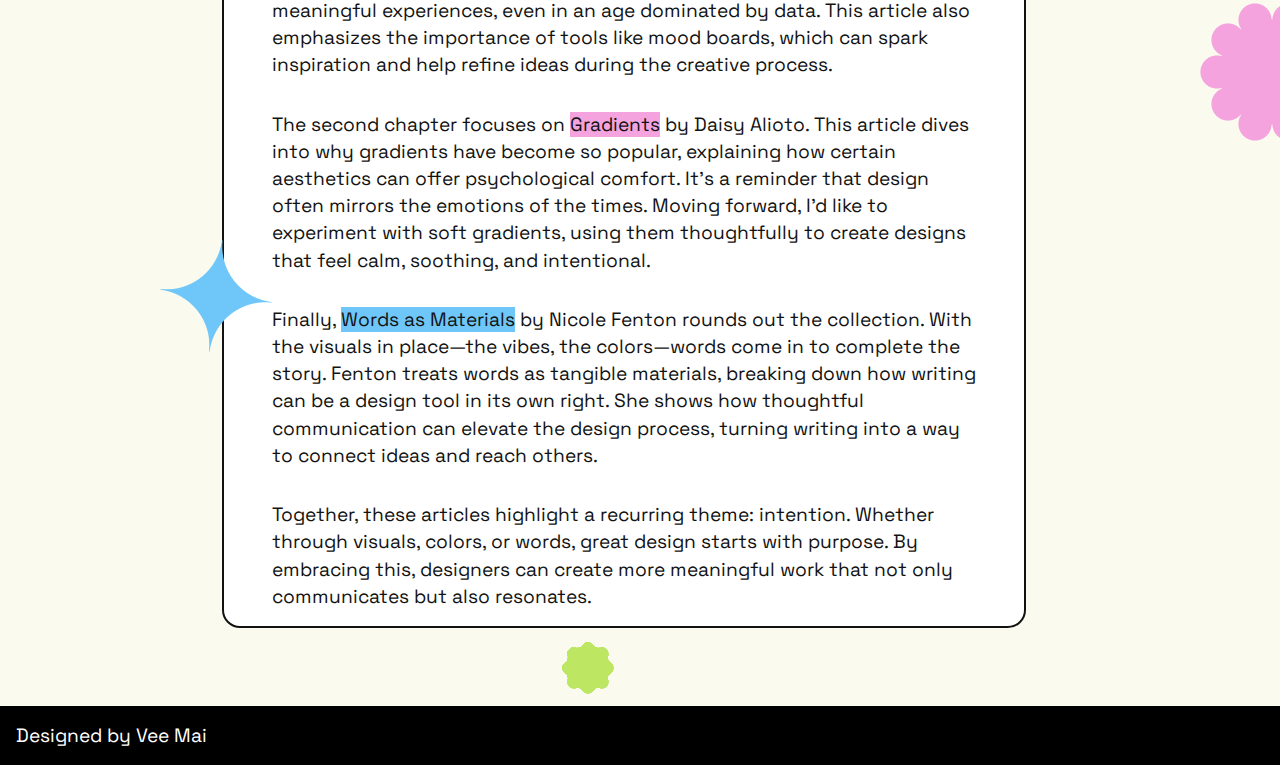
==== commit 85c0b325: "attempting to add scroll arrow" ====
--- a/index.html
+++ b/index.html
@@ -4,7 +4,7 @@
 		<title>Project 3-Binding</title>
 		<meta charset="utf-8">
 		<meta name="viewport" content="width=device-width, initial-scale=1">
-		
+
 	<!-- stylesheets -->
 	<link href="../Stylesheets/reset.css" rel="stylesheet">
 	<link rel="stylesheet" href="../Stylesheets/homepage.css">
@@ -34,6 +34,11 @@
 					This collection, curated by Vee Mai, explores the emotional depth of design—examining how feelings, colors, and words work together to shape powerful user experiences in the digital age. Through these articles, we uncover how intentional choices, from soothing gradients to thoughtfully crafted words, create designs that are both meaningful and impactful.
 				</h3>
 			</div>
+
+			<div class="arrow">
+				&#8599;
+			</div>
+			
 		</header>
 		
 		<main>
--- a/Stylesheets/homepage.css
+++ b/Stylesheets/homepage.css
@@ -353,6 +353,39 @@
 		padding-bottom:0px;
 	}
 
+	.arrow{
+		position:absolute;
+		left:74.5rem;
+		top:36.5rem;
+		font-size:3rem;
+		font-weight:800;
+		transform: scaleY(-1);
+		display:inline-block;
+		width:7rem;
+		height:7rem;
+		background-color:#BDE662;
+		border-radius:50%;
+	}
+
+	.arrow:hover{
+		transform:scale(1);
+		position:absolute;
+		left:74.5rem;
+		top:36.5rem;
+		font-size:3rem;
+		font-weight:800;
+		transform: scaleY(-1);
+		display:inline-block;
+		position:absolute;
+		left:72rem;
+		top:35rem;
+		background-color:#BDE662;
+		border-radius:50%;
+		transform: rotate(315deg);
+	}
+	
+
+	
 	#sub-title{
 		margin-top:7rem;
 
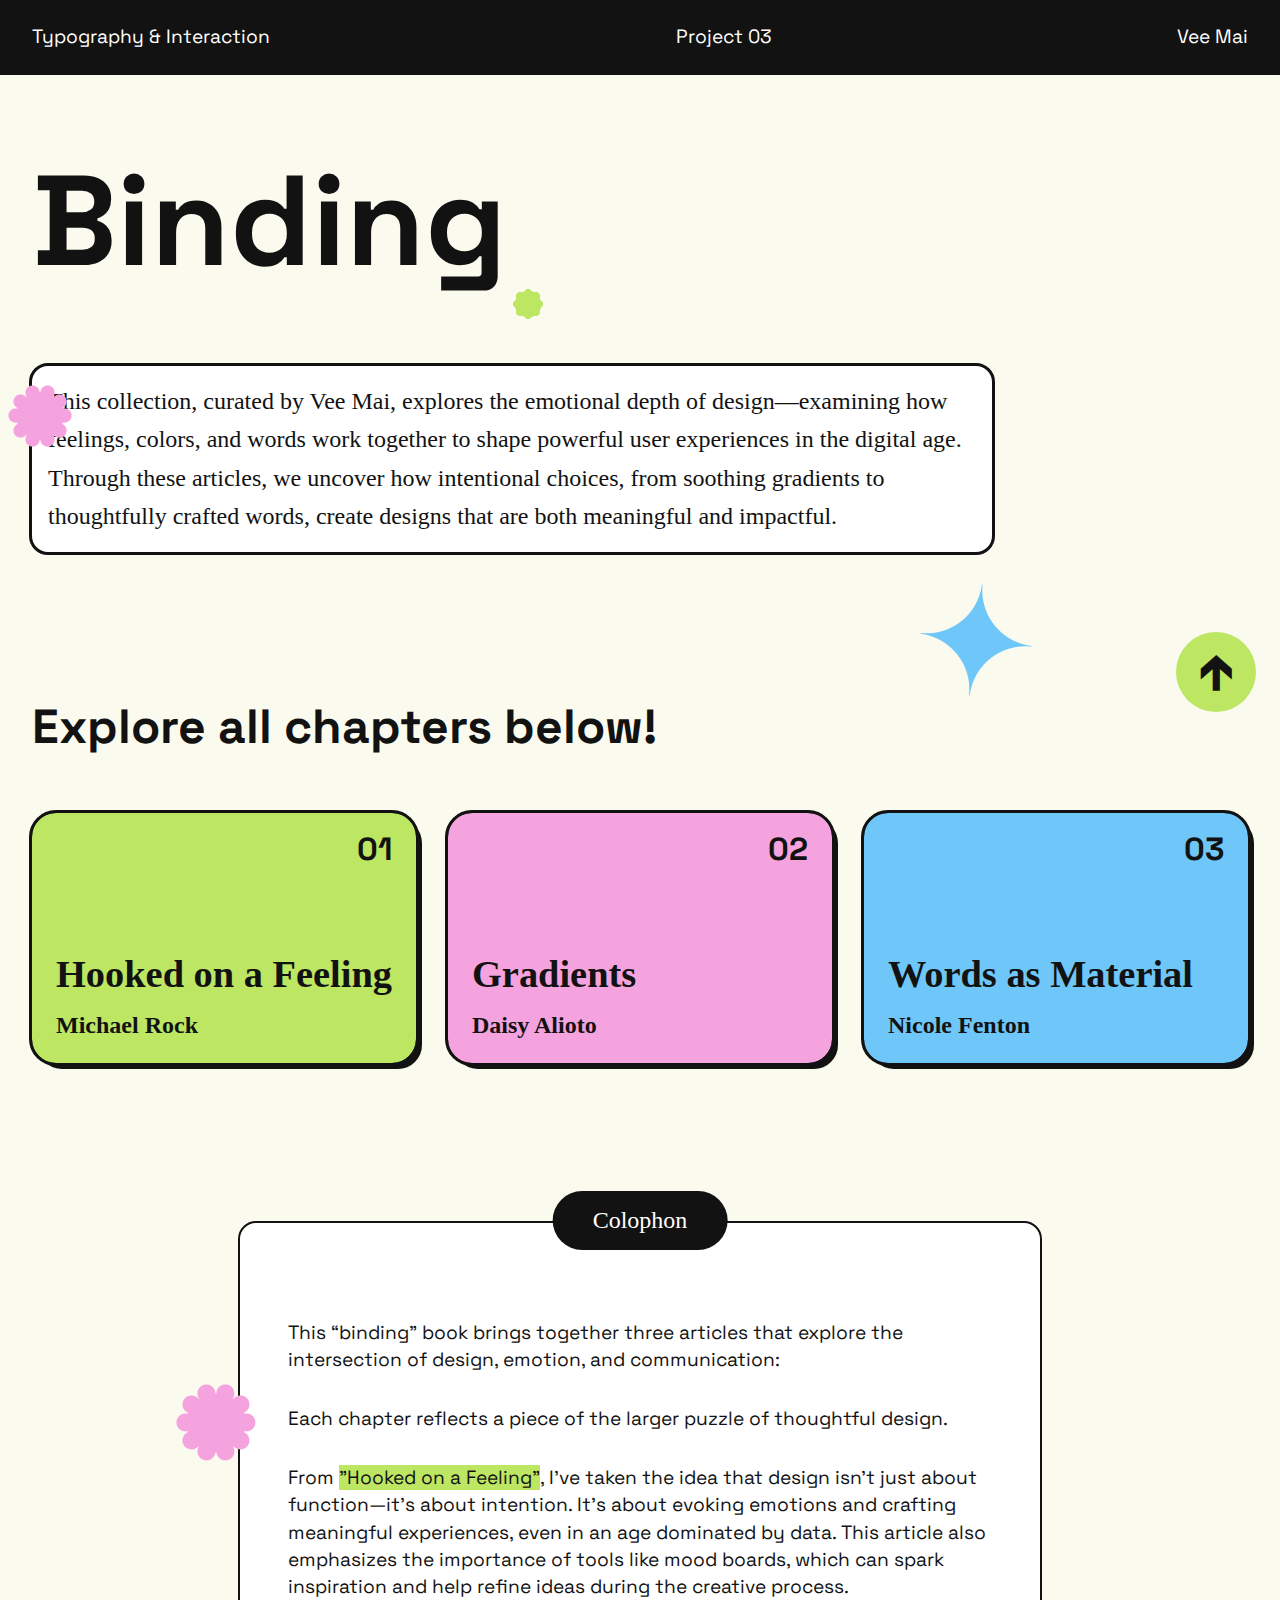
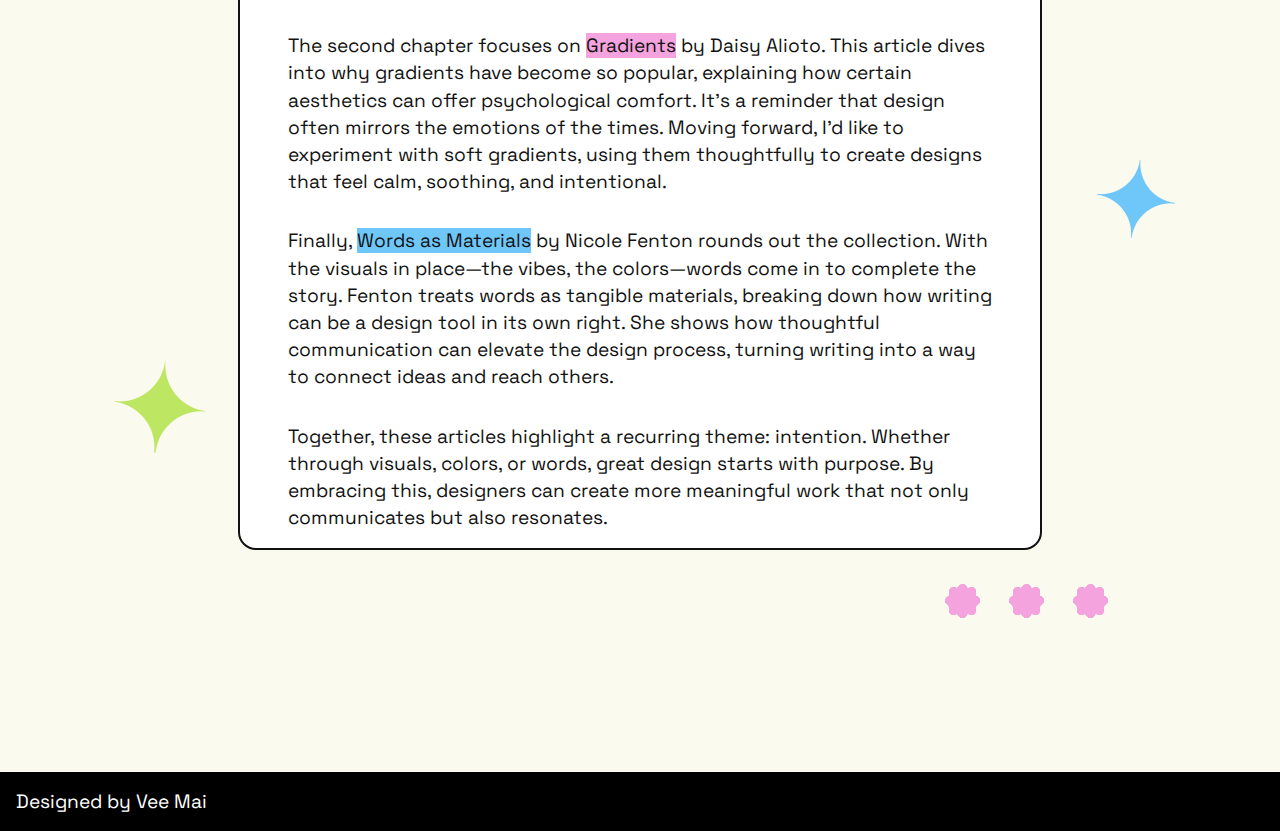
==== commit 997ed3dd: "polishing homepage" ====
--- a/index.html
+++ b/index.html
@@ -6,8 +6,8 @@
 		<meta name="viewport" content="width=device-width, initial-scale=1">
 
 	<!-- stylesheets -->
-	<link href="../Stylesheets/reset.css" rel="stylesheet">
-	<link rel="stylesheet" href="../Stylesheets/homepage.css">
+	<link href="Stylesheets/reset.css" rel="stylesheet">
+	<link rel="stylesheet" href="Stylesheets/homepage.css">
 	</head>
 
 	<body>
@@ -36,14 +36,15 @@
 			</div>
 
 			<div class="arrow">
-				&#8599;
+				<a href="#section1">🡱</a>
+			
 			</div>
-			
+
 		</header>
 		
-		<main>
 		<section>
-			<div id="sub-title">Explore all chapters below!</div>
+			<div class="sticky-header" id="section1"> Explore all chapters below!
+			</div>
 
 			<ol class="cardlink-container">
 				<a href="Pages/article-1.html">
@@ -51,7 +52,7 @@
 						<div class="cardlink-item1">
 							<h2>01</h2>
 						</div>
-						<!-- <div class="cardlink-item2"> -->
+						<div class="cardlink-item2">
 							<h4>Hooked on a Feeling</h4>
 						</div>
 						<div>
@@ -92,14 +93,16 @@
 			</ol>
 		</section> 
 		
+		<section id="colophon">
 		<div id="bubble-title">
 			Colophon
 		</div>
-
-		<section id="colophon">
 			<div class="decorative-04"></div>
 			<div class="decorative-05"></div>
 			<div class="decorative-06"></div>
+			<div class="decorative-07"></div>
+			<div class="decorative-08"></div>
+			<div class="decorative-09"></div>
 			<p>
 				This “binding” book brings together three articles that explore the intersection of design, emotion, and communication:  
 			</p>
@@ -121,7 +124,6 @@
 			Together, these articles highlight a recurring theme: intention. Whether through visuals, colors, or words, great design starts with purpose. By embracing this, designers can create more meaningful work that not only communicates but also resonates.  
 			</p>
 		</section>
-		
 		<footer>
 			<p>Designed by Vee Mai</p>
 		</footer>
--- a/Stylesheets/homepage.css
+++ b/Stylesheets/homepage.css
@@ -1,6 +1,8 @@
 @import url('https://fonts.googleapis.com/css2?family=Bricolage+Grotesque:opsz,wght@12..96,200..800&family=Fraunces:ital,opsz,wght@0,9..144,100..900;1,9..144,100..900&family=Nunito:ital,wght@0,200..1000;1,200..1000&family=Poppins:ital,wght@0,100;0,200;0,300;0,400;0,500;0,600;0,700;0,800;0,900;1,100;1,200;1,300;1,400;1,500;1,600;1,700;1,800;1,900&family=Space+Grotesk&display=swap');
 
 @import url('https://fonts.googleapis.com/css2?family=Roboto:ital,wght@0,100;0,300;0,400;0,500;0,700;0,900;1,100;1,300;1,400;1,500;1,700;1,900&display=swap');
+
+@import url('https://fonts.googleapis.com/css2?family=Noto+Sans+Symbols+2&display=swap');
 
 
 :root{
@@ -9,8 +11,8 @@
 	--text-color:#121212;
 
 	/* main typefaces */
-	--font-family-homepage:'Space Grotesk', serif;
-	--font-paragraph:font-family: "Roboto Mono", monospace;
+	--font-title:'Space Grotesk', serif;
+	--font-paragraph:"Roboto Mono", monospace;
 
 	/* font sizes */
 	--h1:5rem;
@@ -28,16 +30,17 @@
 	margin:auto;
 }
 
+/* website-title */
 h1{
-	font-family:var(--font-family-homepage);
+	font-family:var(--font-title);
 	font-size:5rem;
 	font-weight:700;
 	margin-left:2rem;
-	margin-top:5rem;
+	margin-top:2rem;
 }
 
 h2{
-	font-family:var(--font-family-homepage);
+	font-family:var(--font-title);
 	font-size:2rem;
 	margin-right:1rem;
 	margin-top:0.5rem;
@@ -45,14 +48,21 @@
 	/* max-width:35rem; */
 }
 
+/* text inside blurb */
 h3{
-	font-size:1rem;
-	line-height:2.2rem;
-	padding:0.5rem;
-}
-
-
-
+	font-family: var(--font-title);
+	font-size:1.2rem;
+	line-height:1.9rem;
+}
+
+/* cardlink details */
+h4{
+	font-family:var(--font-title);
+	font-size:2.2rem;
+	font-weight:800;
+	margin-left:1rem;
+	margin-top:1rem;
+}
 
 nav{
 	position:sticky;
@@ -68,8 +78,9 @@
 	padding-right:1.5rem;
 }
 
+/* body text */
 p{
-	font-family: var(--font-family-homepage);
+	font-family: var(--font-title);
 	font-size:1.2rem;
 	line-height:1.7rem;
 }
@@ -83,16 +94,18 @@
 	background-color:#121212;
 	color:white;
 	border-radius:1rem;
-	font-family:var(--font-family-primary);
+	font-family:var(--font-title);
 	font-size:1.5rem;
 	padding:1rem;
 	position:absolute;
-	left:3rem;
-}
-
-/* hero section */
+	left:50%;
+	transform:translateX(-50%);
+	top:-2rem;
+}
+
+/* top-nav*/
 .header{
-	font-family:var(--font-family-homepage);
+	font-family:var(--font-title);
 	font-size:1.2rem;
 	padding-top:1.5rem;
 	padding-left:2rem;
@@ -110,30 +123,32 @@
 .short-text { display:none;}
 .full-text { display: inline-block;}
 
-#sub-title{
-	font-family:var(--font-family-homepage);
+.sticky-header{
+	font-family:var(--font-title);
 	font-size:3rem;
 	font-weight:800;
 	margin-left:2rem;
 	margin-bottom:1.5rem;
-}
+	position:static;
+	top:1;
+}
+
+/* blurb in hero section */
 #intro{
-	font-family:"Roboto Mono", monospace;
-	font-size:1.1rem;
-	line-height:2rem;
 	background-color:white;
 	color:#121212;
 	outline: 0.2rem solid #121212;
 	border-radius:1rem;
 	padding:1rem;
 	margin:2rem;
+	margin-bottom:10rem;
 }
 
 .author{
 	font-size:1.5em;
-	margin-top:-2rem;
 	margin-bottom:1rem;
 }
+
 .left-nav{
 	display:inline;
 }
@@ -213,7 +228,7 @@
 	border-radius:1rem;
 	display:grid;
 	grid-template-columns: 1fr;
-	grid-template-rows: 2fr 3fr 1fr;
+	grid-template-rows: 2fr 1fr 1fr;
 	background-color:white;
 	padding:0.5rem;
 	height:15rem;
@@ -247,9 +262,9 @@
 	6px 6px 0px 0px #121212;
 }
 
-/* .cardlink-item2{
-	grid-row:2;
-} */
+.cardlink-item2{
+	height:fit-content;
+}
 
 
 /* .dropdown-content a{
@@ -273,16 +288,20 @@
 	}
 
 footer{
-	color:white;
-}
+		padding:1rem;
+		background-color:black;
+		color:white;
+	}
 
 #colophon{
 	background-color:white;
 	outline: solid 2px var(--text-color);
 	border-radius:1rem;
 	padding:1.3rem;
-	/* margin:2rem; */
-	margin-top:8rem;
+	padding-top:3rem;
+	margin-top:4rem;
+	margin-bottom:8rem;
+	position:relative;
 }
 
 #colophon h3{
@@ -293,7 +312,74 @@
 .short-text{display:inline-block;}
 .full-text { display:none;} 
 
-@media (min-width:950px){
+.arrow{
+	font-family:"Noto Sans Symbols 2", serif;
+	position:absolute;
+	left:20rem;
+	top:39.5rem;
+	font-size:3rem;
+	font-weight:800;
+	transform: scaleY(1);
+	display:inline-block;
+	width:5rem;
+	height:5rem;
+	background-color:#BDE662;
+	border-radius:50%;
+	transition:0.3s;
+	justify-content:center;
+	text-align:center;
+	align-items:center;
+	margin:auto;
+	padding-top:4.5px;
+}
+
+.arrow:click{
+	font-family:"Noto Sans Symbols 2", serif;
+	position:absolute;
+	left:20.5rem;
+	top:39.5rem;
+	font-size:3rem;
+	font-weight:800;
+	transform: scaleY(1);
+	display:inline-block;
+	position:absolute;
+	background-color:#BDE662;
+	border-radius:50%;
+	transform: rotate(135deg);
+}
+
+/* blue sparkly */
+.decorative-01 {
+	width: 10rem; /* adjust to control the size */
+	aspect-ratio: 1;
+	--g:/41.422% 41.422% radial-gradient(#000 calc(71% - 1px),#0000 71%) no-repeat;
+	mask: radial-gradient(100% 100%,#000 calc(20.711% - 1px),#0000 20.711%) subtract,81.262% 89.022% var(--g),10.978% 81.262% var(--g),18.738% 10.978% var(--g),89.022% 18.738% var(--g);
+	background-color:#6ec6f9;
+	position:absolute;
+	left:-2.9rem;
+	top:10rem;
+}
+
+/* pink flower */
+.decorative-02{
+	width:1.4rem; /* adjust to control the size */
+	aspect-ratio: 1;
+	--g:/23.606% 23.606% radial-gradient(#000 calc(71% - 1px),#0000 71%) no-repeat;
+	mask: 100% 50% var(--g),90.451% 79.389% var(--g),65.451% 97.553% var(--g),34.549% 97.553% var(--g),9.549% 79.389% var(--g),0% 50% var(--g),9.549% 20.611% var(--g),34.549% 2.447% var(--g),65.451% 2.447% var(--g),90.451% 20.611% var(--g),radial-gradient(100% 100%,#000 36.327%,#0000 calc(36.327% + 1px));
+	background-color:#F5A3DE;
+	position:absolute;
+	top:10.2em;
+	left:20.5rem;
+}
+
+@media (min-width:375px){
+
+	/* text inside blurb */
+h3{
+	font-family: var(--font-title);
+	font-size:1.35rem;
+	line-height:1.6rem;
+}
 
 	.cards{
 		display:grid;
@@ -302,9 +388,63 @@
 		justify-content: space-between;
 	}
 
+	.sticky-header{
+		font-family:var(--font-title);
+		font-size:rem;
+		font-weight:800;
+		margin-left:2rem;
+		margin-bottom:1.5rem;
+		position:static;
+		top:1;
+	}
+	.arrow{
+		font-family:"Noto Sans Symbols 2", serif;
+		position:absolute;
+		left:17.5rem;
+		top:42.5rem;
+		font-size:3rem;
+		font-weight:800;
+		transform: scaleY(1);
+		display:inline-block;
+		width:5rem;
+		height:5rem;
+		background-color:#BDE662;
+		border-radius:50%;
+		transition:0.3s;
+		justify-content:center;
+		text-align:center;
+		align-items:center;
+		margin:auto;
+		padding-top:4.5px;
+	}
+	
+	.arrow:click{
+		font-family:"Noto Sans Symbols 2", serif;
+		position:absolute;
+		left:17.5rem;
+		top:42.5rem;
+		font-size:3rem;
+		font-weight:800;
+		transform: scaleY(1);
+		display:inline-block;
+		position:absolute;
+		background-color:#BDE662;
+		border-radius:50%;
+		transform: rotate(135deg);
+	}
+	
+}
 
 @media (min-width:1280px){
 	
+	#colophon{
+		background-color:white;
+		outline: solid 2px var(--text-color);
+		border-radius:1rem;
+		padding:1.3rem;
+		margin-top:8rem;
+	}
+
 	body{
 		background-color:rgb(250, 250, 238);
 	}
@@ -338,7 +478,6 @@
 		font-weight:800;
 		margin-left:1rem;
 		margin-top:1rem;
-
 	}
 
 	footer{
@@ -354,42 +493,47 @@
 	}
 
 	.arrow{
-		position:absolute;
-		left:74.5rem;
-		top:36.5rem;
+		font-family:"Noto Sans Symbols 2", serif;
+		position:absolute;
+		left:73.5rem;
+		top:39.5rem;
 		font-size:3rem;
 		font-weight:800;
-		transform: scaleY(-1);
+		transform: scaleY(1);
 		display:inline-block;
-		width:7rem;
-		height:7rem;
+		width:5rem;
+		height:5rem;
 		background-color:#BDE662;
 		border-radius:50%;
+		transition:0.3s;
+		justify-content:center;
+		text-align:center;
+		align-items:center;
+		margin:auto;
+		padding-top:4.5px;
 	}
 
 	.arrow:hover{
-		transform:scale(1);
-		position:absolute;
-		left:74.5rem;
-		top:36.5rem;
+		font-family:"Noto Sans Symbols 2", serif;
+		position:absolute;
+		left:73.5rem;
+		top:39.5rem;
 		font-size:3rem;
 		font-weight:800;
-		transform: scaleY(-1);
+		transform: scaleY(1);
 		display:inline-block;
 		position:absolute;
-		left:72rem;
-		top:35rem;
 		background-color:#BDE662;
 		border-radius:50%;
-		transform: rotate(315deg);
-	}
-	
-
-	
-	#sub-title{
+		transform: rotate(135deg);
+	}
+	
+
+	
+	.sticky-header{
 		margin-top:7rem;
-
-	}
+	}
+
 	.intro{
 		font-family:"Roboto Mono", monospace;
 		font-size:1.1rem;
@@ -459,7 +603,6 @@
 		display:grid;
 		grid-template-columns: 1fr 1fr 1fr;
 		gap:2rem;
-		margin-bottom:4rem;
 		padding:2rem;
 	}
 
@@ -473,20 +616,22 @@
 	}
 
 	#card1{
+		transition:0.3s;
 		background-color:#BDE662;
 		border-radius:1.5rem;
 			box-shadow: 0px 0px 0px 2px #121212,
 			6px 6px 0px 0px #121212;
 	}
 
-	
 
 	#card1:hover{
 		background-color:#121212;
 		color:#BDE662;
+		transform:rotate(1deg);
 	}
 
 	#card2{
+		transition:0.3s;
 		background-color:#F5A3DE;
 		border-radius:1.5rem;
 		box-shadow: 0px 0px 0px 2px #121212,
@@ -496,9 +641,11 @@
 	#card2:hover{
 		background-color:#121212;
 		color:#F5A3DE;
+		transform:rotate(-1deg);
 	}
 
 	#card3{
+		transition:0.3s;
 		background-color: #6ec6f9;
 		color: #121212;
 		border-radius:1.5rem;
@@ -509,6 +656,7 @@
 	#card3:hover{
 		background-color:#121212;
 		color:#6ec6f9;
+		transform:rotate(2deg);
 	}
 	
 	#bubble-title{
@@ -519,7 +667,7 @@
 		font-size:1.5rem;
 		padding:1rem 2.5rem 1rem 2.5rem;
 		position:absolute;
-		left:16rem;
+		left:25rem;
 	}
 	
 	#colophon{
@@ -527,11 +675,11 @@
 		outline-style:solid;
 		outline-color:#121212;
 		border-radius:1rem;
-		margin-top:6.5rem;
-		margin-left:14rem;
-		margin-bottom:5rem;
 		padding: 4rem 3rem 1rem 3rem;
 		max-width:50rem;
+		margin:auto;
+		margin-top:8rem;
+		margin-bottom:14rem;
 	}
 
 	#intro{
@@ -546,8 +694,19 @@
 		mask: radial-gradient(100% 100%,#000 calc(20.711% - 1px),#0000 20.711%) subtract,81.262% 89.022% var(--g),10.978% 81.262% var(--g),18.738% 10.978% var(--g),89.022% 18.738% var(--g);
 		background-color:#6ec6f9;
 		position:absolute;
-		left:53rem;
-		top:32rem;
+		left:52.5rem;
+		top:31.5rem;
+	}
+
+	.decorative-09 {
+		width:14rem; /* adjust to control the size */
+		aspect-ratio: 1;
+		--g:/41.422% 41.422% radial-gradient(#000 calc(71% - 1px),#0000 71%) no-repeat;
+		mask: radial-gradient(100% 100%,#000 calc(20.711% - 1px),#0000 20.711%) subtract,81.262% 89.022% var(--g),10.978% 81.262% var(--g),18.738% 10.978% var(--g),89.022% 18.738% var(--g);
+		background-color:#BDE662;
+		position:absolute;
+		left:-12rem;
+		top:42rem;
 	}
 	
 
@@ -574,43 +733,243 @@
 		top:18rem;
 	  }
 
-	  .decorative-04{
-		width:9rem; /* adjust to control the size */
+	.decorative-04{
+		width:5rem; /* adjust to control the size */
 		aspect-ratio: 1;
 		--g:/23.606% 23.606% radial-gradient(#000 calc(71% - 1px),#0000 71%) no-repeat;
 		mask: 100% 50% var(--g),90.451% 79.389% var(--g),65.451% 97.553% var(--g),34.549% 97.553% var(--g),9.549% 79.389% var(--g),0% 50% var(--g),9.549% 20.611% var(--g),34.549% 2.447% var(--g),65.451% 2.447% var(--g),90.451% 20.611% var(--g),radial-gradient(100% 100%,#000 36.327%,#0000 calc(36.327% + 1px));
 		background-color:#F5A3DE;
 		position:absolute;
-		top:100rem;
-		left:75rem;
+		top:10rem;
+		left:-4rem;
 	}
 
 	.decorative-05 {
-		width: 17rem; /* adjust to control the size */
+		width: 12rem; /* adjust to control the size */
 		aspect-ratio: 1;
 		--g:/41.422% 41.422% radial-gradient(#000 calc(71% - 1px),#0000 71%) no-repeat;
 		mask: radial-gradient(100% 100%,#000 calc(20.711% - 1px),#0000 20.711%) subtract,81.262% 89.022% var(--g),10.978% 81.262% var(--g),18.738% 10.978% var(--g),89.022% 18.738% var(--g);
 		background-color:#6ec6f9;
 		position:absolute;
-		top:110rem;
-		left:5rem;
+		top:30rem;
+		left:50rem;
 	}
 
 	.decorative-06{
-		--s:3.5rem; /* adjust to control the size */
-		width:3.5rem; 
+		--s:2.3rem; /* adjust to control the size */
+		width:2.3rem; 
 		aspect-ratio: 1;
 		--g:/calc(var(--s)*0.247) calc(var(--s)*0.247) radial-gradient(50% 50%,#000 99%,#0000 101%) no-repeat;
 		mask: calc(50% + var(--s)*0.346) calc(50% + var(--s)*0) var(--g),calc(50% + var(--s)*0.245) calc(50% + var(--s)*0.245) var(--g),calc(50% + var(--s)*0) calc(50% + var(--s)*0.346) var(--g),calc(50% + var(--s)*-0.245) calc(50% + var(--s)*0.245) var(--g),calc(50% + var(--s)*-0.346) calc(50% + var(--s)*0) var(--g),calc(50% + var(--s)*-0.245) calc(50% + var(--s)*-0.245) var(--g),calc(50% + var(--s)*0) calc(50% + var(--s)*-0.346) var(--g),calc(50% + var(--s)*0.245) calc(50% + var(--s)*-0.245) var(--g),radial-gradient(calc(var(--s)*0.429),#000 99%,#0000 101%) subtract,calc(50% + var(--s)*0.488) calc(50% + var(--s)*0.202) var(--g),calc(50% + var(--s)*0.202) calc(50% + var(--s)*0.488) var(--g),calc(50% + var(--s)*-0.202) calc(50% + var(--s)*0.488) var(--g),calc(50% + var(--s)*-0.488) calc(50% + var(--s)*0.202) var(--g),calc(50% + var(--s)*-0.488) calc(50% + var(--s)*-0.202) var(--g),calc(50% + var(--s)*-0.202) calc(50% + var(--s)*-0.488) var(--g),calc(50% + var(--s)*0.202) calc(50% + var(--s)*-0.488) var(--g),calc(50% + var(--s)*0.488) calc(50% + var(--s)*-0.202) var(--g);
-		background-color:#BDE662;
-		position:absolute;
-		left:35rem;
-		top:140rem;
+		background-color:#F5A3DE;
+		position:absolute;
+		left:44rem;
+		top:60rem;
+	}
+
+	.decorative-07{
+		--s:2.3rem; /* adjust to control the size */
+		width:2.3rem; 
+		aspect-ratio: 1;
+		--g:/calc(var(--s)*0.247) calc(var(--s)*0.247) radial-gradient(50% 50%,#000 99%,#0000 101%) no-repeat;
+		mask: calc(50% + var(--s)*0.346) calc(50% + var(--s)*0) var(--g),calc(50% + var(--s)*0.245) calc(50% + var(--s)*0.245) var(--g),calc(50% + var(--s)*0) calc(50% + var(--s)*0.346) var(--g),calc(50% + var(--s)*-0.245) calc(50% + var(--s)*0.245) var(--g),calc(50% + var(--s)*-0.346) calc(50% + var(--s)*0) var(--g),calc(50% + var(--s)*-0.245) calc(50% + var(--s)*-0.245) var(--g),calc(50% + var(--s)*0) calc(50% + var(--s)*-0.346) var(--g),calc(50% + var(--s)*0.245) calc(50% + var(--s)*-0.245) var(--g),radial-gradient(calc(var(--s)*0.429),#000 99%,#0000 101%) subtract,calc(50% + var(--s)*0.488) calc(50% + var(--s)*0.202) var(--g),calc(50% + var(--s)*0.202) calc(50% + var(--s)*0.488) var(--g),calc(50% + var(--s)*-0.202) calc(50% + var(--s)*0.488) var(--g),calc(50% + var(--s)*-0.488) calc(50% + var(--s)*0.202) var(--g),calc(50% + var(--s)*-0.488) calc(50% + var(--s)*-0.202) var(--g),calc(50% + var(--s)*-0.202) calc(50% + var(--s)*-0.488) var(--g),calc(50% + var(--s)*0.202) calc(50% + var(--s)*-0.488) var(--g),calc(50% + var(--s)*0.488) calc(50% + var(--s)*-0.202) var(--g);
+		background-color:#F5A3DE;
+		position:absolute;
+		left:48rem;
+		top:60rem;
 	  }
 
+	  .decorative-08{
+		--s:2.3rem; /* adjust to control the size */
+		width:2.3rem; 
+		aspect-ratio: 1;
+		--g:/calc(var(--s)*0.247) calc(var(--s)*0.247) radial-gradient(50% 50%,#000 99%,#0000 101%) no-repeat;
+		mask: calc(50% + var(--s)*0.346) calc(50% + var(--s)*0) var(--g),calc(50% + var(--s)*0.245) calc(50% + var(--s)*0.245) var(--g),calc(50% + var(--s)*0) calc(50% + var(--s)*0.346) var(--g),calc(50% + var(--s)*-0.245) calc(50% + var(--s)*0.245) var(--g),calc(50% + var(--s)*-0.346) calc(50% + var(--s)*0) var(--g),calc(50% + var(--s)*-0.245) calc(50% + var(--s)*-0.245) var(--g),calc(50% + var(--s)*0) calc(50% + var(--s)*-0.346) var(--g),calc(50% + var(--s)*0.245) calc(50% + var(--s)*-0.245) var(--g),radial-gradient(calc(var(--s)*0.429),#000 99%,#0000 101%) subtract,calc(50% + var(--s)*0.488) calc(50% + var(--s)*0.202) var(--g),calc(50% + var(--s)*0.202) calc(50% + var(--s)*0.488) var(--g),calc(50% + var(--s)*-0.202) calc(50% + var(--s)*0.488) var(--g),calc(50% + var(--s)*-0.488) calc(50% + var(--s)*0.202) var(--g),calc(50% + var(--s)*-0.488) calc(50% + var(--s)*-0.202) var(--g),calc(50% + var(--s)*-0.202) calc(50% + var(--s)*-0.488) var(--g),calc(50% + var(--s)*0.202) calc(50% + var(--s)*-0.488) var(--g),calc(50% + var(--s)*0.488) calc(50% + var(--s)*-0.202) var(--g);
+		background-color:#F5A3DE;
+		position:absolute;
+		left:52rem;
+		top:60rem;
+	  }
 
 .short-text { display:none;}
 .full-text { display: inline-block;}
 
-}
+@media (min-width:1340px){
+	.arrow{
+		font-family:"Noto Sans Symbols 2", serif;
+		position:absolute;
+		left:77.5rem;
+		top:39.5rem;
+		font-size:3rem;
+		font-weight:800;
+		transform: scaleY(1);
+		display:inline-block;
+		width:5rem;
+		height:5rem;
+		background-color:#BDE662;
+		border-radius:50%;
+		transition:0.3s;
+		justify-content:center;
+		text-align:center;
+		align-items:center;
+		margin:auto;
+		padding-top:4.5px;
+	}
+
+	.arrow:hover{
+		font-family:"Noto Sans Symbols 2", serif;
+		position:absolute;
+		left:77.5rem;
+		top:39.5rem;
+		font-size:3rem;
+		font-weight:800;
+		transform: scaleY(1);
+		display:inline-block;
+		position:absolute;
+		background-color:#BDE662;
+		border-radius:50%;
+		transform: rotate(135deg);
+	}
+}
+
+@media (min-width:1440px){
+	.arrow{
+		font-family:"Noto Sans Symbols 2", serif;
+		position:absolute;
+		left:83.5rem;
+		top:39.5rem;
+		font-size:3rem;
+		font-weight:800;
+		transform: scaleY(1);
+		display:inline-block;
+		width:5rem;
+		height:5rem;
+		background-color:#BDE662;
+		border-radius:50%;
+		transition:0.3s;
+		justify-content:center;
+		text-align:center;
+		align-items:center;
+		margin:auto;
+		padding-top:4.5px;
+	}
+
+	.arrow:hover{
+		font-family:"Noto Sans Symbols 2", serif;
+		position:absolute;
+		left:83.5rem;
+		top:39.5rem;
+		font-size:3rem;
+		font-weight:800;
+		transform: scaleY(1);
+		display:inline-block;
+		position:absolute;
+		background-color:#BDE662;
+		border-radius:50%;
+		transform: rotate(135deg);
+	}
+
+.decorative-01 {
+	width: 17rem; /* adjust to control the size */
+	aspect-ratio: 1;
+	--g:/41.422% 41.422% radial-gradient(#000 calc(71% - 1px),#0000 71%) no-repeat;
+	mask: radial-gradient(100% 100%,#000 calc(20.711% - 1px),#0000 20.711%) subtract,81.262% 89.022% var(--g),10.978% 81.262% var(--g),18.738% 10.978% var(--g),89.022% 18.738% var(--g);
+	background-color:#6ec6f9;
+	position:absolute;
+	left:52.5rem;
+	top:31.5rem;
+}
+
+.decorative-09 {
+	width:14rem; /* adjust to control the size */
+	aspect-ratio: 1;
+	--g:/41.422% 41.422% radial-gradient(#000 calc(71% - 1px),#0000 71%) no-repeat;
+	mask: radial-gradient(100% 100%,#000 calc(20.711% - 1px),#0000 20.711%) subtract,81.262% 89.022% var(--g),10.978% 81.262% var(--g),18.738% 10.978% var(--g),89.022% 18.738% var(--g);
+	background-color:#BDE662;
+	position:absolute;
+	left:-12rem;
+	top:42rem;
+}
+
+
+.decorative-02{
+	width:4rem; /* adjust to control the size */
+	aspect-ratio: 1;
+	--g:/23.606% 23.606% radial-gradient(#000 calc(71% - 1px),#0000 71%) no-repeat;
+	mask: 100% 50% var(--g),90.451% 79.389% var(--g),65.451% 97.553% var(--g),34.549% 97.553% var(--g),9.549% 79.389% var(--g),0% 50% var(--g),9.549% 20.611% var(--g),34.549% 2.447% var(--g),65.451% 2.447% var(--g),90.451% 20.611% var(--g),radial-gradient(100% 100%,#000 36.327%,#0000 calc(36.327% + 1px));
+	background-color:#F5A3DE;
+	position:absolute;
+	top:24rem;
+	left:0.5rem;
+}
+
+.decorative-03{
+	--s:2rem; /* adjust to control the size */
+	width:2rem; 
+	aspect-ratio: 1;
+	--g:/calc(var(--s)*0.247) calc(var(--s)*0.247) radial-gradient(50% 50%,#000 99%,#0000 101%) no-repeat;
+	mask: calc(50% + var(--s)*0.346) calc(50% + var(--s)*0) var(--g),calc(50% + var(--s)*0.245) calc(50% + var(--s)*0.245) var(--g),calc(50% + var(--s)*0) calc(50% + var(--s)*0.346) var(--g),calc(50% + var(--s)*-0.245) calc(50% + var(--s)*0.245) var(--g),calc(50% + var(--s)*-0.346) calc(50% + var(--s)*0) var(--g),calc(50% + var(--s)*-0.245) calc(50% + var(--s)*-0.245) var(--g),calc(50% + var(--s)*0) calc(50% + var(--s)*-0.346) var(--g),calc(50% + var(--s)*0.245) calc(50% + var(--s)*-0.245) var(--g),radial-gradient(calc(var(--s)*0.429),#000 99%,#0000 101%) subtract,calc(50% + var(--s)*0.488) calc(50% + var(--s)*0.202) var(--g),calc(50% + var(--s)*0.202) calc(50% + var(--s)*0.488) var(--g),calc(50% + var(--s)*-0.202) calc(50% + var(--s)*0.488) var(--g),calc(50% + var(--s)*-0.488) calc(50% + var(--s)*0.202) var(--g),calc(50% + var(--s)*-0.488) calc(50% + var(--s)*-0.202) var(--g),calc(50% + var(--s)*-0.202) calc(50% + var(--s)*-0.488) var(--g),calc(50% + var(--s)*0.202) calc(50% + var(--s)*-0.488) var(--g),calc(50% + var(--s)*0.488) calc(50% + var(--s)*-0.202) var(--g);
+	background-color:#BDE662;
+	position:absolute;
+	left:32rem;
+	top:18rem;
+  }
+
+.decorative-04{
+	width:5rem; /* adjust to control the size */
+	aspect-ratio: 1;
+	--g:/23.606% 23.606% radial-gradient(#000 calc(71% - 1px),#0000 71%) no-repeat;
+	mask: 100% 50% var(--g),90.451% 79.389% var(--g),65.451% 97.553% var(--g),34.549% 97.553% var(--g),9.549% 79.389% var(--g),0% 50% var(--g),9.549% 20.611% var(--g),34.549% 2.447% var(--g),65.451% 2.447% var(--g),90.451% 20.611% var(--g),radial-gradient(100% 100%,#000 36.327%,#0000 calc(36.327% + 1px));
+	background-color:#F5A3DE;
+	position:absolute;
+	top:10rem;
+	left:-4rem;
+}
+
+.decorative-05 {
+	width: 12rem; /* adjust to control the size */
+	aspect-ratio: 1;
+	--g:/41.422% 41.422% radial-gradient(#000 calc(71% - 1px),#0000 71%) no-repeat;
+	mask: radial-gradient(100% 100%,#000 calc(20.711% - 1px),#0000 20.711%) subtract,81.262% 89.022% var(--g),10.978% 81.262% var(--g),18.738% 10.978% var(--g),89.022% 18.738% var(--g);
+	background-color:#6ec6f9;
+	position:absolute;
+	top:30rem;
+	left:50rem;
+}
+
+.decorative-06{
+	--s:2.3rem; /* adjust to control the size */
+	width:2.3rem; 
+	aspect-ratio: 1;
+	--g:/calc(var(--s)*0.247) calc(var(--s)*0.247) radial-gradient(50% 50%,#000 99%,#0000 101%) no-repeat;
+	mask: calc(50% + var(--s)*0.346) calc(50% + var(--s)*0) var(--g),calc(50% + var(--s)*0.245) calc(50% + var(--s)*0.245) var(--g),calc(50% + var(--s)*0) calc(50% + var(--s)*0.346) var(--g),calc(50% + var(--s)*-0.245) calc(50% + var(--s)*0.245) var(--g),calc(50% + var(--s)*-0.346) calc(50% + var(--s)*0) var(--g),calc(50% + var(--s)*-0.245) calc(50% + var(--s)*-0.245) var(--g),calc(50% + var(--s)*0) calc(50% + var(--s)*-0.346) var(--g),calc(50% + var(--s)*0.245) calc(50% + var(--s)*-0.245) var(--g),radial-gradient(calc(var(--s)*0.429),#000 99%,#0000 101%) subtract,calc(50% + var(--s)*0.488) calc(50% + var(--s)*0.202) var(--g),calc(50% + var(--s)*0.202) calc(50% + var(--s)*0.488) var(--g),calc(50% + var(--s)*-0.202) calc(50% + var(--s)*0.488) var(--g),calc(50% + var(--s)*-0.488) calc(50% + var(--s)*0.202) var(--g),calc(50% + var(--s)*-0.488) calc(50% + var(--s)*-0.202) var(--g),calc(50% + var(--s)*-0.202) calc(50% + var(--s)*-0.488) var(--g),calc(50% + var(--s)*0.202) calc(50% + var(--s)*-0.488) var(--g),calc(50% + var(--s)*0.488) calc(50% + var(--s)*-0.202) var(--g);
+	background-color:#F5A3DE;
+	position:absolute;
+	left:44rem;
+	top:60rem;
+}
+
+.decorative-07{
+	--s:2.3rem; /* adjust to control the size */
+	width:2.3rem; 
+	aspect-ratio: 1;
+	--g:/calc(var(--s)*0.247) calc(var(--s)*0.247) radial-gradient(50% 50%,#000 99%,#0000 101%) no-repeat;
+	mask: calc(50% + var(--s)*0.346) calc(50% + var(--s)*0) var(--g),calc(50% + var(--s)*0.245) calc(50% + var(--s)*0.245) var(--g),calc(50% + var(--s)*0) calc(50% + var(--s)*0.346) var(--g),calc(50% + var(--s)*-0.245) calc(50% + var(--s)*0.245) var(--g),calc(50% + var(--s)*-0.346) calc(50% + var(--s)*0) var(--g),calc(50% + var(--s)*-0.245) calc(50% + var(--s)*-0.245) var(--g),calc(50% + var(--s)*0) calc(50% + var(--s)*-0.346) var(--g),calc(50% + var(--s)*0.245) calc(50% + var(--s)*-0.245) var(--g),radial-gradient(calc(var(--s)*0.429),#000 99%,#0000 101%) subtract,calc(50% + var(--s)*0.488) calc(50% + var(--s)*0.202) var(--g),calc(50% + var(--s)*0.202) calc(50% + var(--s)*0.488) var(--g),calc(50% + var(--s)*-0.202) calc(50% + var(--s)*0.488) var(--g),calc(50% + var(--s)*-0.488) calc(50% + var(--s)*0.202) var(--g),calc(50% + var(--s)*-0.488) calc(50% + var(--s)*-0.202) var(--g),calc(50% + var(--s)*-0.202) calc(50% + var(--s)*-0.488) var(--g),calc(50% + var(--s)*0.202) calc(50% + var(--s)*-0.488) var(--g),calc(50% + var(--s)*0.488) calc(50% + var(--s)*-0.202) var(--g);
+	background-color:#F5A3DE;
+	position:absolute;
+	left:48rem;
+	top:60rem;
+  }
+
+  .decorative-08{
+	--s:2.3rem; /* adjust to control the size */
+	width:2.3rem; 
+	aspect-ratio: 1;
+	--g:/calc(var(--s)*0.247) calc(var(--s)*0.247) radial-gradient(50% 50%,#000 99%,#0000 101%) no-repeat;
+	mask: calc(50% + var(--s)*0.346) calc(50% + var(--s)*0) var(--g),calc(50% + var(--s)*0.245) calc(50% + var(--s)*0.245) var(--g),calc(50% + var(--s)*0) calc(50% + var(--s)*0.346) var(--g),calc(50% + var(--s)*-0.245) calc(50% + var(--s)*0.245) var(--g),calc(50% + var(--s)*-0.346) calc(50% + var(--s)*0) var(--g),calc(50% + var(--s)*-0.245) calc(50% + var(--s)*-0.245) var(--g),calc(50% + var(--s)*0) calc(50% + var(--s)*-0.346) var(--g),calc(50% + var(--s)*0.245) calc(50% + var(--s)*-0.245) var(--g),radial-gradient(calc(var(--s)*0.429),#000 99%,#0000 101%) subtract,calc(50% + var(--s)*0.488) calc(50% + var(--s)*0.202) var(--g),calc(50% + var(--s)*0.202) calc(50% + var(--s)*0.488) var(--g),calc(50% + var(--s)*-0.202) calc(50% + var(--s)*0.488) var(--g),calc(50% + var(--s)*-0.488) calc(50% + var(--s)*0.202) var(--g),calc(50% + var(--s)*-0.488) calc(50% + var(--s)*-0.202) var(--g),calc(50% + var(--s)*-0.202) calc(50% + var(--s)*-0.488) var(--g),calc(50% + var(--s)*0.202) calc(50% + var(--s)*-0.488) var(--g),calc(50% + var(--s)*0.488) calc(50% + var(--s)*-0.202) var(--g);
+	background-color:#F5A3DE;
+	position:absolute;
+	left:52rem;
+	top:60rem;
+  }
 }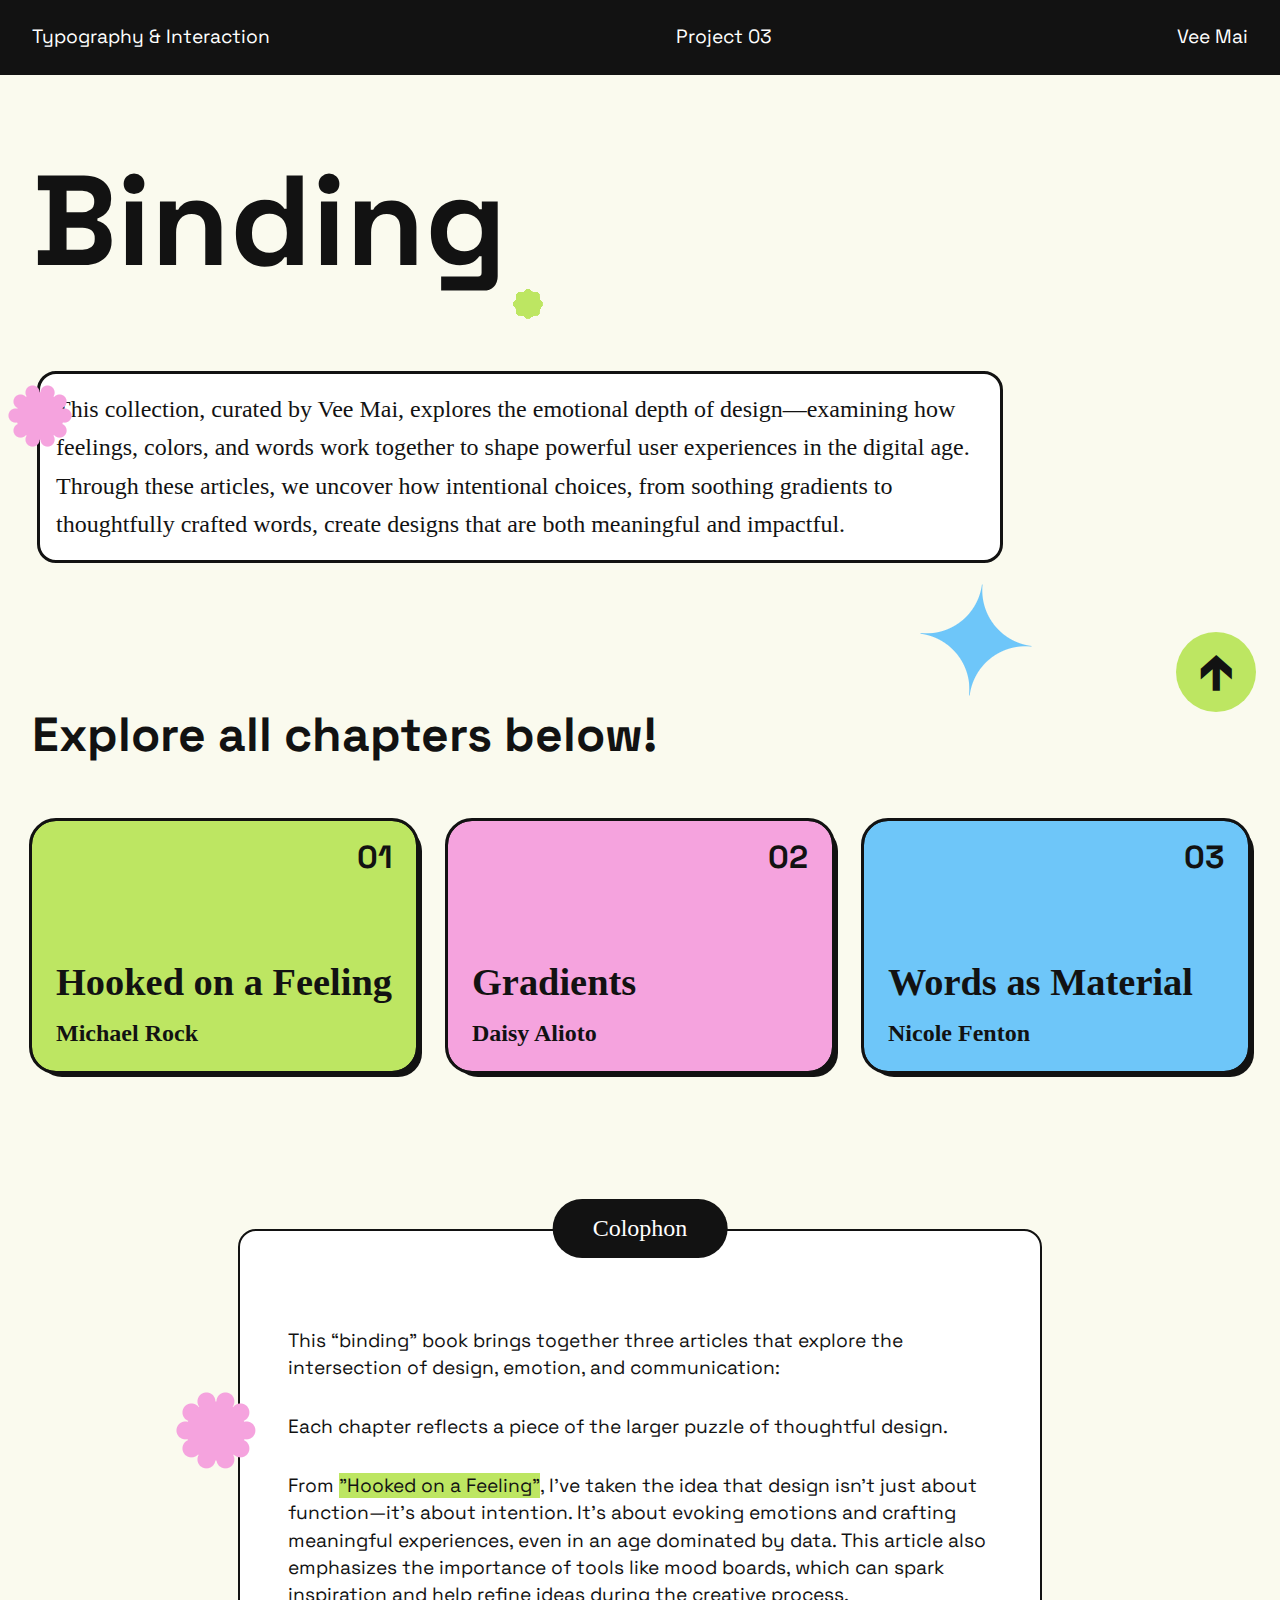
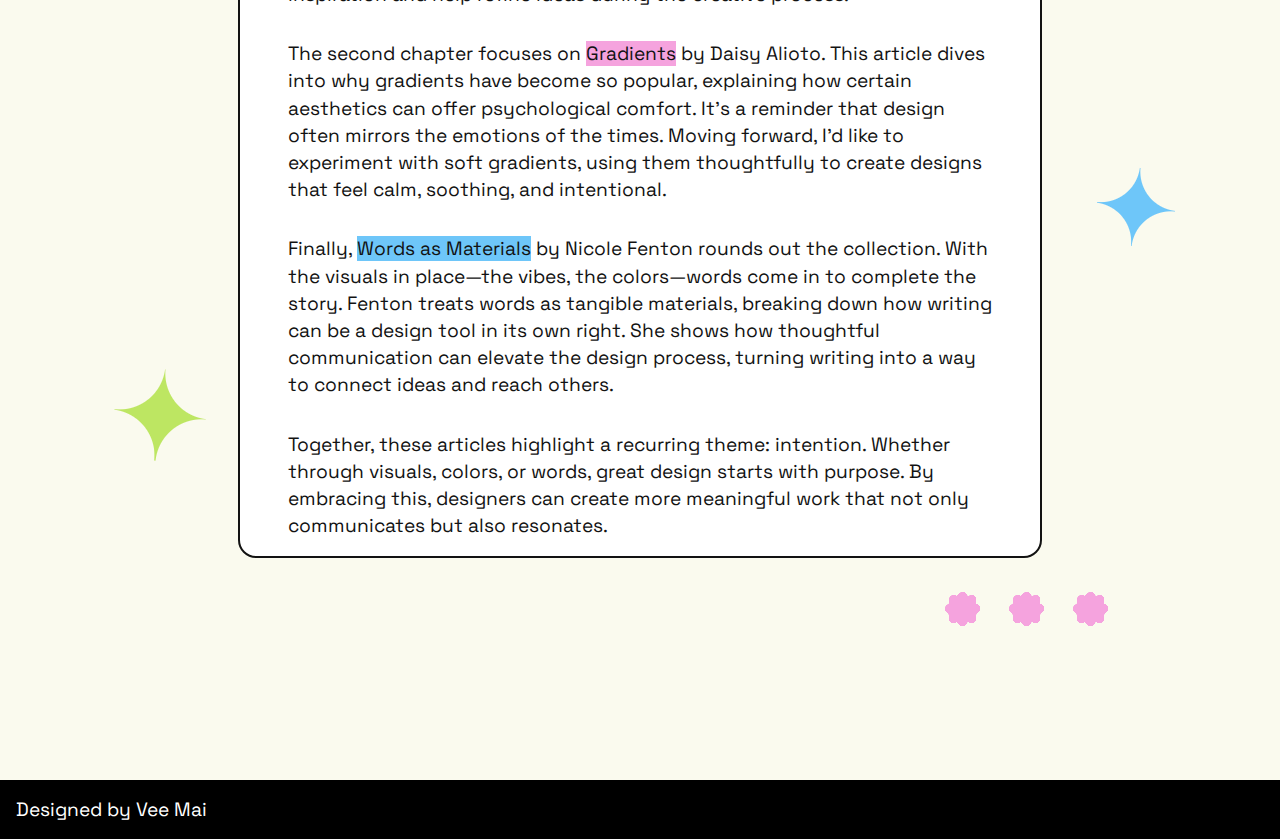
==== commit e6a9359e: "finish polishing article01 mobile" ====
--- a/index.html
+++ b/index.html
@@ -37,7 +37,6 @@
 
 			<div class="arrow">
 				<a href="#section1">🡱</a>
-			
 			</div>
 
 		</header>
--- a/Stylesheets/homepage.css
+++ b/Stylesheets/homepage.css
@@ -267,19 +267,6 @@
 }
 
 
-/* .dropdown-content a{
-	display: block;
-}
-
-.dropdown{
-	position:relative;
-	display:inline-block;
-}
-
-.dropdown-content a:first-child:hover{
-	background-color:greenyellow;
-} */
-
 /* cards */
 .card-content{
 	padding-left:1.5rem;
@@ -291,7 +278,7 @@
 		padding:1rem;
 		background-color:black;
 		color:white;
-	}
+}
 
 #colophon{
 	background-color:white;
@@ -372,13 +359,12 @@
 	left:20.5rem;
 }
 
-@media (min-width:375px){
-
+@media (min-width:768px){
 	/* text inside blurb */
 h3{
 	font-family: var(--font-title);
-	font-size:1.35rem;
-	line-height:1.6rem;
+	font-size:1.5rem;
+	line-height:2rem;
 }
 
 	.cards{
@@ -400,8 +386,8 @@
 	.arrow{
 		font-family:"Noto Sans Symbols 2", serif;
 		position:absolute;
-		left:17.5rem;
-		top:42.5rem;
+		left:22.5rem;
+		top:34.5rem;
 		font-size:3rem;
 		font-weight:800;
 		transform: scaleY(1);
@@ -422,7 +408,7 @@
 		font-family:"Noto Sans Symbols 2", serif;
 		position:absolute;
 		left:17.5rem;
-		top:42.5rem;
+		top:34.5rem;
 		font-size:3rem;
 		font-weight:800;
 		transform: scaleY(1);
@@ -432,6 +418,56 @@
 		border-radius:50%;
 		transform: rotate(135deg);
 	}
+
+	#intro{
+		background-color:white;
+		color:#121212;
+		outline: 0.2rem solid #121212;
+		border-radius:1rem;
+		padding:1rem;
+		margin:2.5rem;
+		margin-bottom:10rem;
+	}
+}
+
+@media (min-width:1024px){
+	h2 {
+		font-family: var(--font-title);
+		font-size: 4rem;
+		margin-right: 1rem;
+		margin-top: 0.5rem;
+		font-weight: bold;
+	}
+
+	h4 {
+		font-family: var(--font-title);
+		font-size: 3rem;
+		font-weight: 800;
+		margin-left: 1rem;
+		margin-top: 1rem;
+	}
+
+	.arrow{
+		font-family:"Noto Sans Symbols 2", serif;
+		position:absolute;
+		left:29.5rem;
+		top:30.5rem;
+		font-size:3rem;
+		font-weight:800;
+		transform: scaleY(1);
+		display:inline-block;
+		width:5rem;
+		height:5rem;
+		background-color:#BDE662;
+		border-radius:50%;
+		transition:0.3s;
+		justify-content:center;
+		text-align:center;
+		align-items:center;
+		margin:auto;
+		padding-top:4.5px;
+	}
+
 	
 }
 
@@ -794,12 +830,30 @@
 .short-text { display:none;}
 .full-text { display: inline-block;}
 
-@media (min-width:1340px){
+
+@media (min-width:1344px){
 	.arrow{
 		font-family:"Noto Sans Symbols 2", serif;
 		position:absolute;
 		left:77.5rem;
 		top:39.5rem;
+		font-size:3rem;
+		font-weight:800;
+		transform: scaleY(1);
+	}
+}
+
+@media (min-width:1440px){
+	#intro {
+		max-width: 60rem;
+		margin-bottom: 12rem;
+	}
+
+	.arrow{
+		font-family:"Noto Sans Symbols 2", serif;
+		position:absolute;
+		left:83.5rem;
+		top:41.5rem;
 		font-size:3rem;
 		font-weight:800;
 		transform: scaleY(1);
@@ -819,50 +873,12 @@
 	.arrow:hover{
 		font-family:"Noto Sans Symbols 2", serif;
 		position:absolute;
-		left:77.5rem;
-		top:39.5rem;
-		font-size:3rem;
-		font-weight:800;
-		transform: scaleY(1);
-		display:inline-block;
-		position:absolute;
-		background-color:#BDE662;
-		border-radius:50%;
-		transform: rotate(135deg);
-	}
-}
-
-@media (min-width:1440px){
-	.arrow{
-		font-family:"Noto Sans Symbols 2", serif;
-		position:absolute;
 		left:83.5rem;
 		top:39.5rem;
 		font-size:3rem;
 		font-weight:800;
 		transform: scaleY(1);
 		display:inline-block;
-		width:5rem;
-		height:5rem;
-		background-color:#BDE662;
-		border-radius:50%;
-		transition:0.3s;
-		justify-content:center;
-		text-align:center;
-		align-items:center;
-		margin:auto;
-		padding-top:4.5px;
-	}
-
-	.arrow:hover{
-		font-family:"Noto Sans Symbols 2", serif;
-		position:absolute;
-		left:83.5rem;
-		top:39.5rem;
-		font-size:3rem;
-		font-weight:800;
-		transform: scaleY(1);
-		display:inline-block;
 		position:absolute;
 		background-color:#BDE662;
 		border-radius:50%;
@@ -876,8 +892,8 @@
 	mask: radial-gradient(100% 100%,#000 calc(20.711% - 1px),#0000 20.711%) subtract,81.262% 89.022% var(--g),10.978% 81.262% var(--g),18.738% 10.978% var(--g),89.022% 18.738% var(--g);
 	background-color:#6ec6f9;
 	position:absolute;
-	left:52.5rem;
-	top:31.5rem;
+	left:53.8rem;
+	top:26.5rem;
 }
 
 .decorative-09 {
@@ -899,7 +915,7 @@
 	mask: 100% 50% var(--g),90.451% 79.389% var(--g),65.451% 97.553% var(--g),34.549% 97.553% var(--g),9.549% 79.389% var(--g),0% 50% var(--g),9.549% 20.611% var(--g),34.549% 2.447% var(--g),65.451% 2.447% var(--g),90.451% 20.611% var(--g),radial-gradient(100% 100%,#000 36.327%,#0000 calc(36.327% + 1px));
 	background-color:#F5A3DE;
 	position:absolute;
-	top:24rem;
+	top:21rem;
 	left:0.5rem;
 }
 
@@ -912,8 +928,8 @@
 	background-color:#BDE662;
 	position:absolute;
 	left:32rem;
-	top:18rem;
-  }
+	top:15rem;
+}
 
 .decorative-04{
 	width:5rem; /* adjust to control the size */
